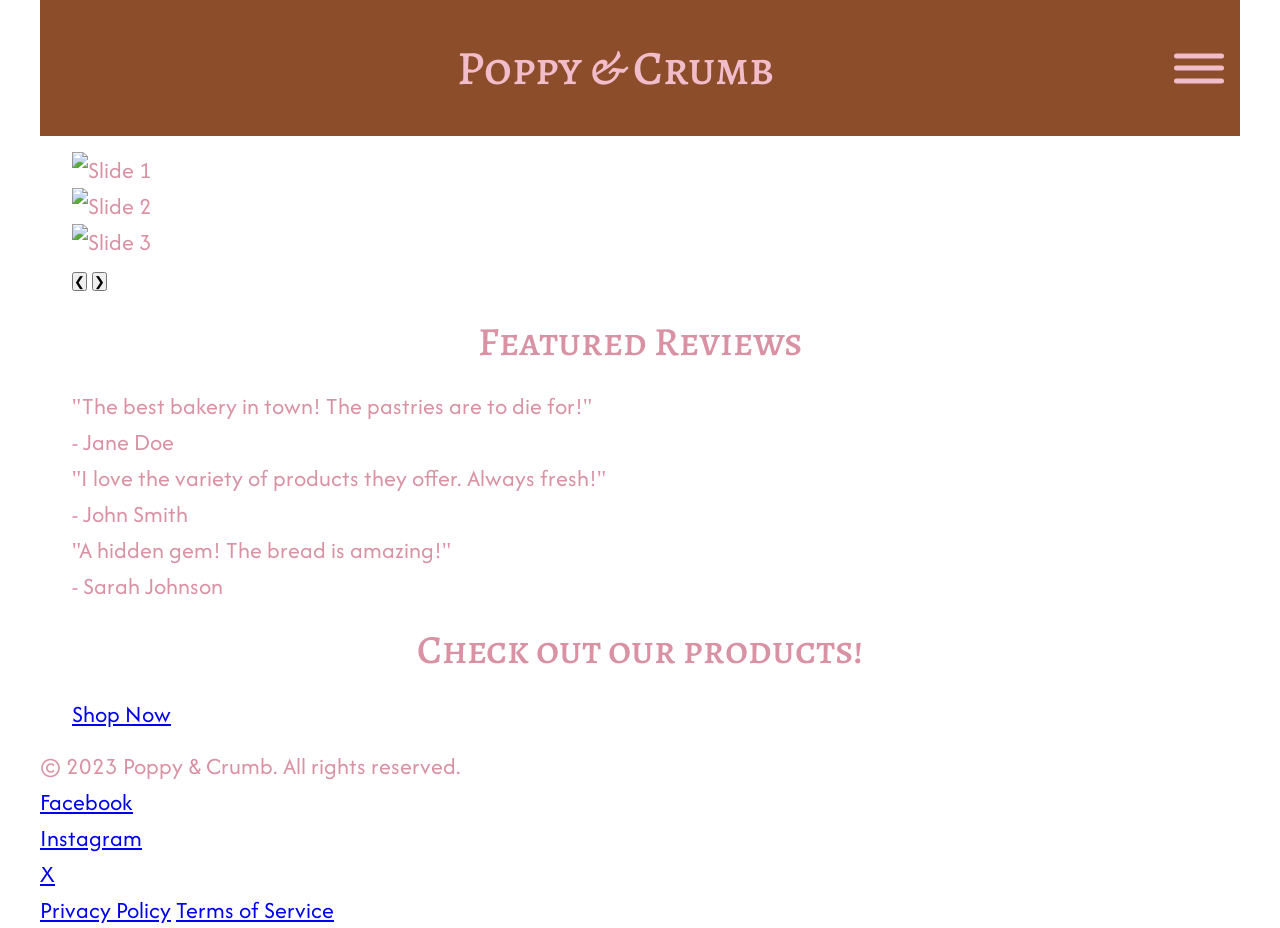
==== Index.html @ 5efec859 "Product list started Product list started.  CSS Styles incorporated." ====
<!DOCTYPE html>
<html lang="en">

<head>
  <meta charset="UTF-8" />
  <meta name="viewport" content="width=device-width, initial-scale=1.0" />
  <title>Poppy & Crumb Home</title>
  <meta name="robots" content="index,follow" />
  <!-- style -->
  <link rel="stylesheet" href="/styles.css" />
  <!-- Javascript -->
  <script src="/scripts.js" async></script>
</head>

<body>
  <header>
    <div class="div off-screen-menu">
      <ul>
        <li><a href="#">Home</a></li>
        <li><a href="/product.html">Products</a></li>
        <li><a href="/checkout.html">About</a></li>
      </ul>
    </div>
    <nav>
      <h1 id="title">Poppy & Crumb</h1>
      <div class="ham-menu">
        <span></span>
        <span></span>
        <span></span>
      </div>
    </nav>
  </header>
  <main>
    <section>
      <!-- Image Carousel -->
      <div class="carousel-container">
        <div class="carousel-slide">
          <img src="/images/slide1.jpg" alt="Slide 1" />
        </div>
        <div class="carousel-slide">
          <img src="/images/slide2.jpg" alt="Slide 2" />
        </div>
        <div class="carousel-slide">
          <img src="/images/slide3.jpg" alt="Slide 3" />
        </div>
      </div>
      <div class="carousel-controls">
        <button class="prev" onclick="prevSlide()">&#10094;</button>
        <button class="next" onclick="nextSlide()">&#10095;</button>
      </div>
      <div class="carousel-indicators">
        <span class="indicator" onclick="currentSlide(1)"></span>
        <span class="indicator" onclick="currentSlide(2)"></span>
        <span class="indicator" onclick="currentSlide(3)"></span>
      </div>
      <!-- Featured Reviews Section -->
      <section class="featured-reviews">
        <h2>Featured Reviews</h2>
        <div class="review-card">
          <p>"The best bakery in town! The pastries are to die for!"</p>
          <p>- Jane Doe</p>
        </div>
        <div class="review-card">
          <p>"I love the variety of products they offer. Always fresh!"</p>
          <p>- John Smith</p>
        </div>
        <div class="review-card">
          <p>"A hidden gem! The bread is amazing!"</p>
          <p>- Sarah Johnson</p>
        </div>
      </section>
      <!-- product link button -->
      <section class="product-link">
        <h2>Check out our products!</h2>
        <a href="/product.html" class="button">Shop Now</a>
      </section>
  </main>
  <footer>
    <div class="footer-content">
      <p>&copy; 2023 Poppy & Crumb. All rights reserved.</p>
      <ul class="social-media">
        <li><a href="#">Facebook</a></li>
        <li><a href="#">Instagram</a></li>
        <li><a href="#">X</a></li>
      </ul>
    </div>
    <div class="footer-links">
      <a href="#">Privacy Policy</a>
      <a href="#">Terms of Service</a>
    </div>
  </footer>
</body>

</html>
---- styles.css ----
@import url("https://fonts.googleapis.com/css2?family=Alegreya+SC:ital,wght@0,400;0,500;1,400;1,500&display=swap");

@import url("https://fonts.googleapis.com/css2?family=Afacad:ital,wght@0,400..700;1,400..700&family=Alegreya+SC:ital,wght@0,400;0,500;1,400;1,500&display=swap");
/* http://meyerweb.com/eric/tools/css/reset/ 
   v2.0 | 20110126
   License: none (public domain)
*/

html,
body,
div,
span,
applet,
object,
iframe,
h1,
h2,
h3,
h4,
h5,
h6,
p,
blockquote,
pre,
a,
abbr,
acronym,
address,
big,
cite,
code,
del,
dfn,
em,
img,
ins,
kbd,
q,
s,
samp,
small,
strike,
strong,
sub,
sup,
tt,
var,
b,
u,
i,
center,
dl,
dt,
dd,
ol,
ul,
li,
fieldset,
form,
label,
legend,
table,
caption,
tbody,
tfoot,
thead,
tr,
th,
td,
article,
aside,
canvas,
details,
embed,
figure,
figcaption,
footer,
header,
hgroup,
menu,
nav,
output,
ruby,
section,
summary,
time,
mark,
audio,
video {
    margin: 0;
    padding: 0;
    border: 0;
    font-size: 100%;
    font: inherit;
    vertical-align: baseline;
}
/* HTML5 display-role reset for older browsers */
article,
aside,
details,
figcaption,
figure,
footer,
header,
hgroup,
menu,
nav,
section {
    display: block;
}
body {
    line-height: 1;
}
ol,
ul {
    list-style: none;
}
blockquote,
q {
    quotes: none;
}
blockquote:before,
blockquote:after,
q:before,
q:after {
    content: "";
    content: none;
}
table {
    border-collapse: collapse;
    border-spacing: 0;
}
:root {
    --dark-pink: #d991a4;
    --light-pink: #f2bdcb;
    --tan: #d9a273;
    --light-brown: #8c4d2a;
    --dark-brown: #400d01;
    --white: #ffffff;
    --black: #000000;
}
/* Custome CSS */
* {
	box-sizing: border-box;
	margin: 0;
	padding: 0;
}

/* Main */
body {
    font-family: "afacad", sans-serif;
    background-color: var(--white);
    color: var(--dark-pink);
    font-size: 1.5rem;
    line-height: 1.5;
    margin: 0 auto;
    max-width: 1200px;
}

main{
    padding: 1rem 2rem;
}
.title{
    position: relative;
    width: 50%;
}

h1,
h2,
h3,
h4,
h5,
h6 {
    font-family: "Alegreya SC", serif;
    font-weight: 500;
    color: var(--dark-pink);
    text-align: center;
    margin: 1rem 0;
}

h1 {
    flex: auto;
    font-size: 3rem;
    color: var(--light-pink);
}

h2 {
    font-size: 2.5rem;
}
h3 {
    font-size: 2rem;
}
h4 {
    font-size: 1.5rem;
}
h5 {
    font-size: 1.2rem;
}

/* offscreen menu */
.off-screen-menu {
    color: var(--light-pink);
    background-color: var(--light-brown);
    height: 100vh;
    width: 100%;
    max-width: 450px;
    position: fixed;
    top: 0;
    right: -450px;
    display: flex;
    justify-content: center;
    align-items: center;
    text-align: center;
    font-size: 3rem;
    transition: 0.3s ease;
}

.off-screen-menu.active {
    right: 0;
}

nav {
    color: var(--light-pink);
    padding: 1rem;
    display: flex;
    align-items: center;
    background-color: var(--light-brown);
}

.off-screen-menu a {
    color: var(--light-pink);
    text-decoration: none;
}
.off-screen-menu li:hover {
    /* padding: .5rem; */
    color: var(--dark-pink);
    text-decoration: underline;
    transform: scale(1.1);
    transition: 0.3s ease;
}

.ham-menu {
    height: 50px;
    width: 50px;
    margin-left: auto;
    position: relative;
}

.ham-menu span {
    height: 5px;
    width: 100%;
    background-color: var(--light-pink);
    border-radius: 25px;
    position: absolute;
    top: 50%;
    left: 50%;
    transform: translate(-50%, -50%);
    transition: 0.3s ease;
}
.ham-menu span:nth-child(1) {
    top: 25%;
}

.ham-menu span:nth-child(3) {
    top: 75%;
}

.ham-menu.active span:nth-child(1) {
    top: 50%;
    transform: translate(-50%, -50%) rotate(45deg);
}

.ham-menu.ham-menu.active span:nth-child(2) {
    opacity: 0;
}
.ham-menu.active span:nth-child(3) {
    top: 50%;
    transform: translate(-50%, -50%) rotate(-45deg);
}

/* main content */

/*Product List  */
.product-list {
    display: grid;
    grid-template-columns: repeat(auto-fit, minmax(300px, 1fr));
    gap: 2rem;
    margin: 2rem 0;
}
.product-list .product-card {
    background-color: var(--light-brown);
    border-radius: 10px;
    padding: 1rem;
    text-align: center;
    transition: 0.3s ease;
}
 
.product-list .product-card:hover {
    transform: scale(1.05);
    box-shadow: 0 0 10px var(--dark-pink);
}
.product-list .product-card img {
    width: 100%;
    height: auto;
    border-radius: 10px;
    margin-bottom: 1rem;
}

.product-list .product-card h3 {
    font-size: 1.5rem;
    margin-bottom: 1rem;
}
.product-list .product-card p {
    font-size: 1.2rem;
    margin-bottom: 1rem;
}

.product-list .product-card button {
    background-color: var(--dark-pink);
    color: var(--white);
    border: none;
    padding: 1rem 2rem;
    border-radius: 5px;
    font-size: 1.2rem;
    cursor: pointer;
    transition: 0.3s ease;
}
.product-list .product-card button:hover {
    background-color: var(--light-pink);
    color: var(--dark-brown);
    transform: scale(1.05);
    box-shadow: 0 0 10px var(--dark-pink);
}
.product-list .product-card button:active {
    transform: scale(0.95);
    box-shadow: 0 0 5px var(--dark-pink);
}
.product-list .product-card button:focus {
    outline: none;
    box-shadow: 0 0 10px var(--dark-pink);
}
.product-list .product-card button:disabled {
    background-color: var(--dark-brown);
    color: var(--white);
    cursor: not-allowed;
    box-shadow: none;
}
.product-list .product-card button:disabled:hover {
    background-color: var(--dark-brown);
    color: var(--white);
    transform: none;
    box-shadow: none;
}
.product-list .product-card button:disabled:active {
    transform: none;
    box-shadow: none;
}
.product-list .product-card button:disabled:focus {
    outline: none;
    box-shadow: none;
}
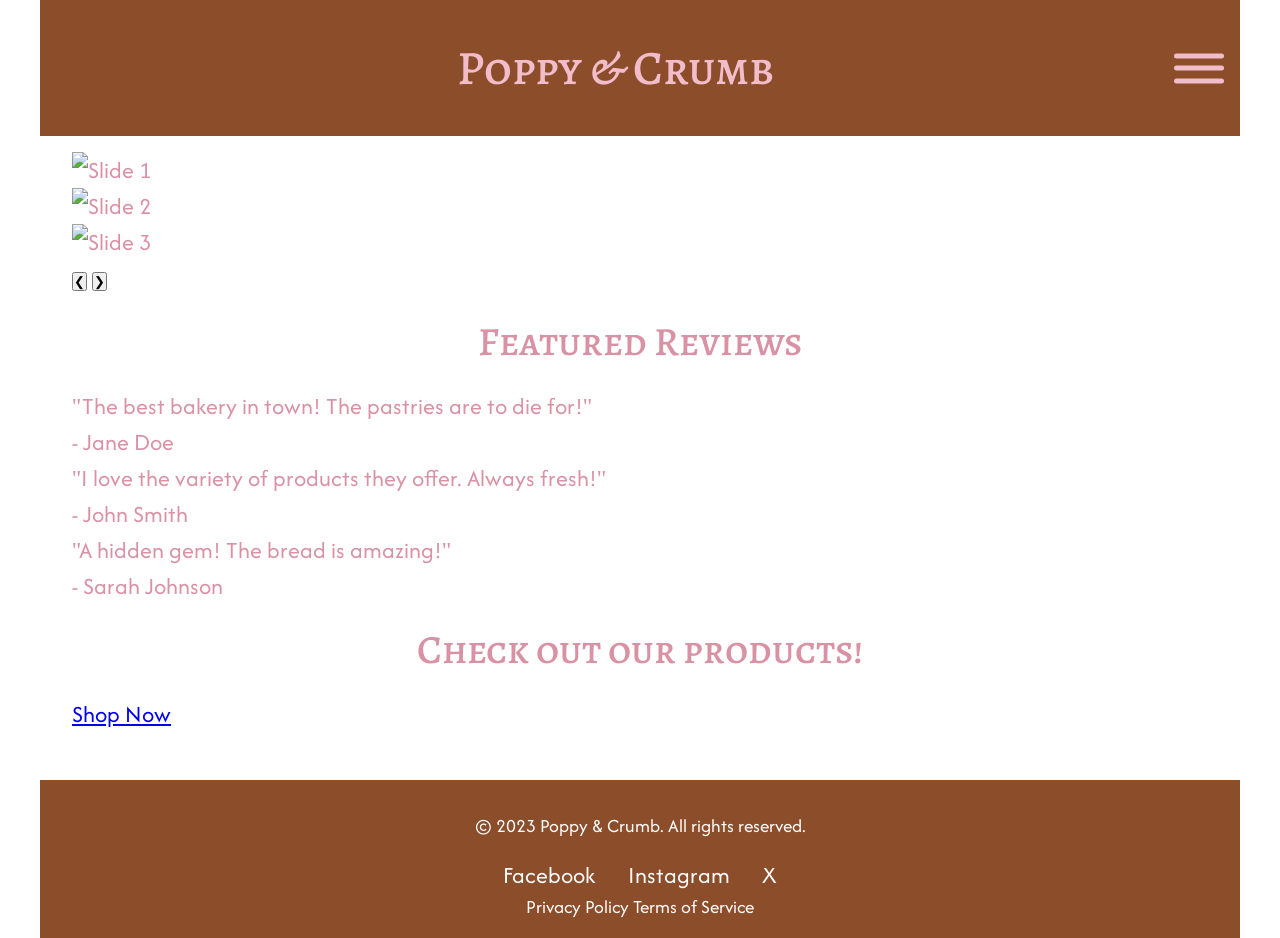
==== commit b3da6291: "added image folder" ====
--- a/Index.html
+++ b/Index.html
@@ -9,7 +9,7 @@
   <!-- style -->
   <link rel="stylesheet" href="/styles.css" />
   <!-- Javascript -->
-  <script src="/scripts.js" async></script>
+  <script src="/app.js" async></script>
 </head>
 
 <body>
--- a/styles.css
+++ b/styles.css
@@ -146,6 +146,45 @@
 	padding: 0;
 }
 
+/* Dark Mode */
+@media (prefers-color-scheme: dark) {
+    body {
+        background-color: var(--dark-brown);
+        color: var(--white);
+    }
+    .off-screen-menu {
+        background-color: var(--dark-brown);
+        color: var(--light-pink);
+    }
+    nav {
+        background-color: var(--dark-brown);
+        color: var(--light-pink);
+    }
+    footer {
+        background-color: var(--dark-brown);
+        color: var(--white);
+    }
+}
+/* Light Mode */
+@media (prefers-color-scheme: light) {
+    body {
+        background-color: var(--white);
+        color: var(--dark-pink);
+    }
+    .off-screen-menu {
+        background-color: var(--light-brown);
+        color: var(--light-pink);
+    }
+    nav {
+        background-color: var(--light-brown);
+        color: var(--light-pink);
+    }
+    footer {
+        background-color: var(--light-brown);
+        color: var(--white);
+    }
+}
+
 /* Main */
 body {
     font-family: "afacad", sans-serif;
@@ -359,3 +398,110 @@
     outline: none;
     box-shadow: none;
 }
+
+
+
+
+
+/* Footer */
+footer {
+    background-color: var(--light-brown);
+    color: var(--white);
+    padding: 1rem;
+    text-align: center;
+    margin-top: 2rem;
+    font-size: 1.2rem;
+}
+footer a {
+    color: var(--white);
+    text-decoration: none;
+    transition: 0.3s ease;
+}  
+footer a:hover {
+    color: var(--dark-pink);
+    text-decoration: underline;
+    transform: scale(1.1);
+    transition: 0.3s ease;
+}
+footer a:active {
+    transform: scale(0.95);
+    box-shadow: 0 0 5px var(--dark-pink);
+}
+footer a:focus {
+    outline: none;
+    box-shadow: 0 0 10px var(--dark-pink);
+}
+footer a:disabled {
+    background-color: var(--dark-brown);
+    color: var(--white);
+    cursor: not-allowed;
+    box-shadow: none;
+}
+footer a:disabled:hover {
+    background-color: var(--dark-brown);
+    color: var(--white);
+    transform: none;
+    box-shadow: none;
+}
+footer a:disabled:active {
+    transform: none;
+    box-shadow: none;
+}
+footer a:disabled:focus {
+    outline: none;
+    box-shadow: none;
+}
+footer p {
+    margin: 1rem 0;
+}
+footer ul {
+    list-style: none;
+    padding: 0;
+    margin: 0;
+    display: flex;
+    justify-content: center;
+    align-items: center;
+}
+footer ul li {
+    margin: 0 1rem;
+}
+footer ul li a {
+    color: var(--white);
+    text-decoration: none;
+    font-size: 1.5rem;
+    transition: 0.3s ease;
+}
+footer ul li a:hover {
+    color: var(--dark-pink);
+    text-decoration: underline;
+    transform: scale(1.1);
+    transition: 0.3s ease;
+}
+footer ul li a:active {
+    transform: scale(0.95);
+    box-shadow: 0 0 5px var(--dark-pink);
+}
+footer ul li a:focus {
+    outline: none;
+    box-shadow: 0 0 10px var(--dark-pink);
+}
+footer ul li a:disabled {
+    background-color: var(--dark-brown);
+    color: var(--white);
+    cursor: not-allowed;
+    box-shadow: none;
+}
+footer ul li a:disabled:hover {
+    background-color: var(--dark-brown);
+    color: var(--white);
+    transform: none;
+    box-shadow: none;
+}
+footer ul li a:disabled:active {
+    transform: none;
+    box-shadow: none;
+}
+footer ul li a:disabled:focus {
+    outline: none;
+    box-shadow: none;
+}
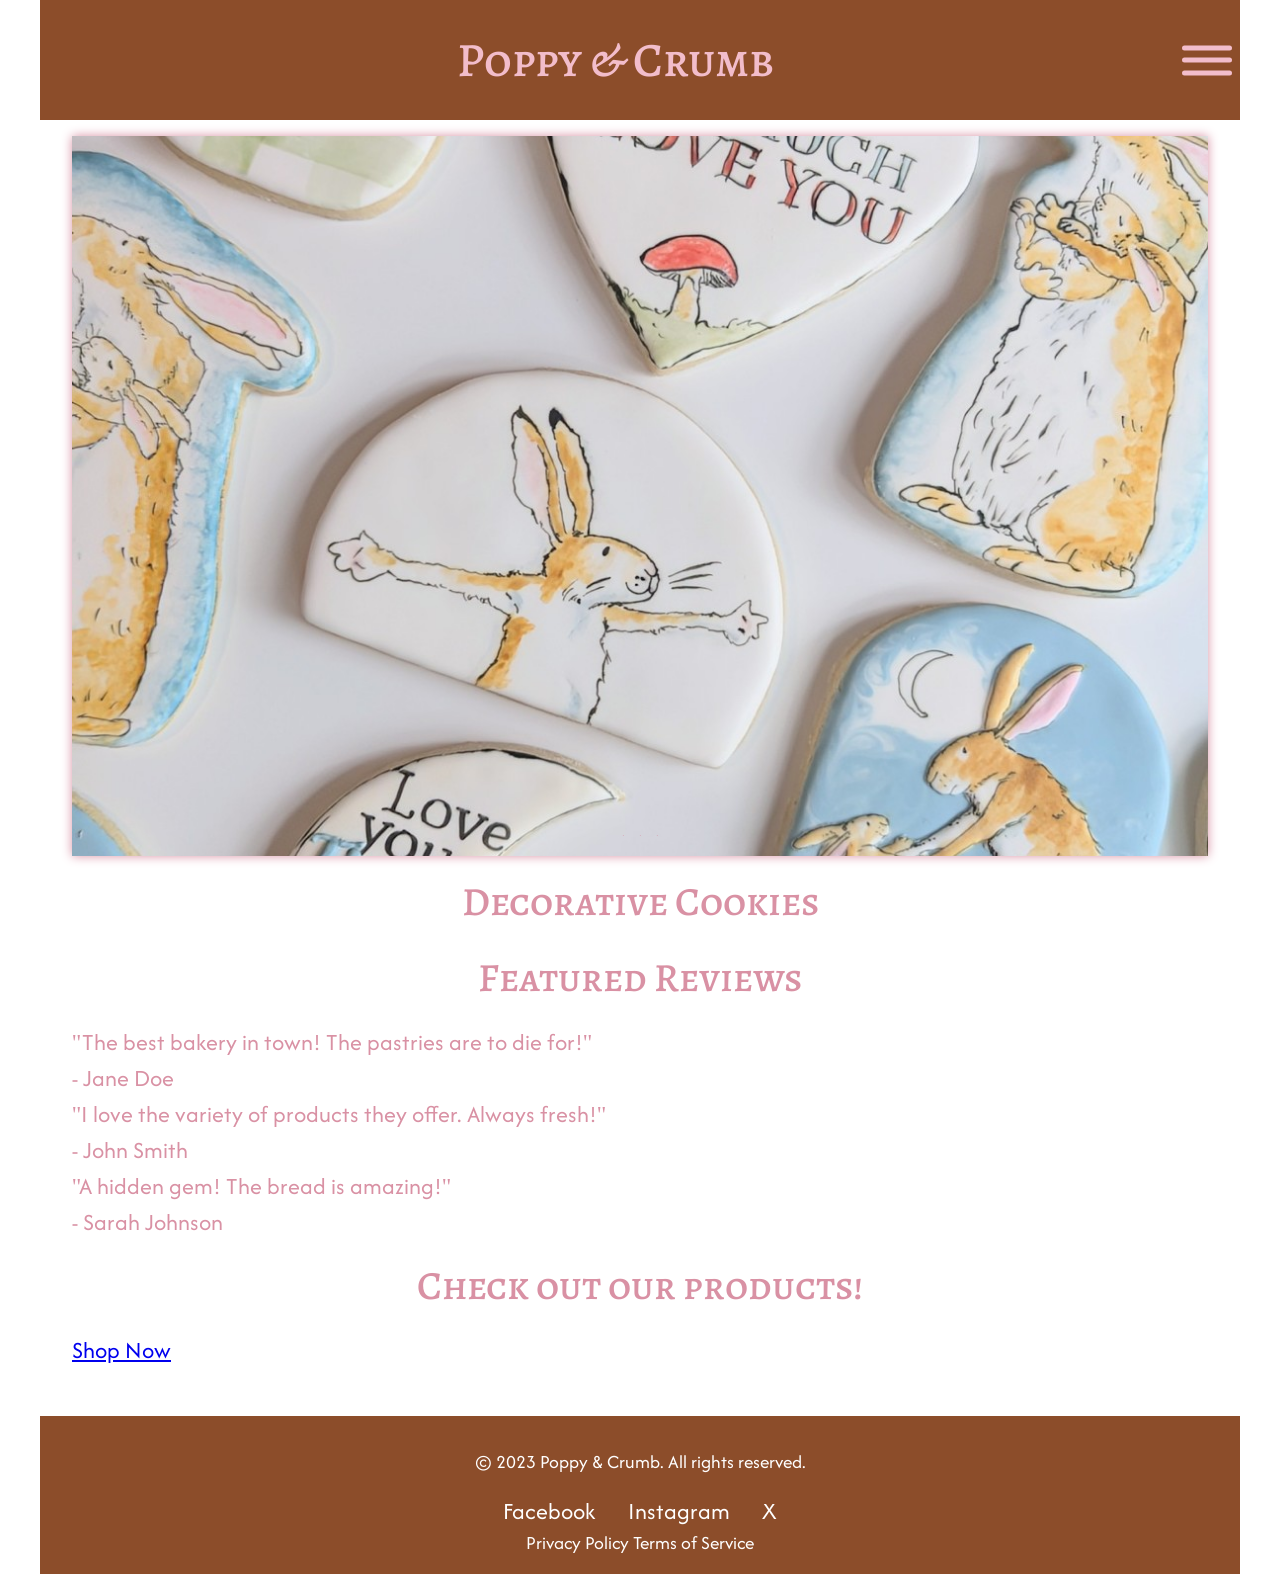
==== commit d106ff34: "Image Slider Added image Slider w/ CSS" ====
--- a/Index.html
+++ b/Index.html
@@ -3,13 +3,18 @@
 
 <head>
   <meta charset="UTF-8" />
+  <meta http-equiv="X-UA-Compatible" content="IE=edge" />
   <meta name="viewport" content="width=device-width, initial-scale=1.0" />
+  <meta name="description" content="Poppy & Crumb Bakery - Freshly baked goods and custom cookies." />
+  <meta name="keywords" content="bakery, cookies, pastries, desserts" />
   <title>Poppy & Crumb Home</title>
   <meta name="robots" content="index,follow" />
+
   <!-- style -->
   <link rel="stylesheet" href="/styles.css" />
   <!-- Javascript -->
   <script src="/app.js" async></script>
+
 </head>
 
 <body>
@@ -31,49 +36,43 @@
     </nav>
   </header>
   <main>
-    <section>
-      <!-- Image Carousel -->
-      <div class="carousel-container">
-        <div class="carousel-slide">
-          <img src="/images/slide1.jpg" alt="Slide 1" />
+    <!-- Image slider -->
+    <section class="container-slider">
+      <div class="slider-wrapper">
+        <div class="slider">
+          <img id="slider-1" src="/images/946009026603619868.JPG" alt="">
+          <img id="slider-2" src="/images/896400281161390931.JPG" alt="">
+          <img id="slider-3" src="/images/6989436663748022450.JPG" alt="">
         </div>
-        <div class="carousel-slide">
-          <img src="/images/slide2.jpg" alt="Slide 2" />
-        </div>
-        <div class="carousel-slide">
-          <img src="/images/slide3.jpg" alt="Slide 3" />
+        <div class="slider-nav">
+          <a href="#slider-1"></a>
+          <a href="#slider-2"></a>
+          <a href="#slider-3"></a>
         </div>
       </div>
-      <div class="carousel-controls">
-        <button class="prev" onclick="prevSlide()">&#10094;</button>
-        <button class="next" onclick="nextSlide()">&#10095;</button>
+    </section>
+    <h2>Decorative Cookies</h2>
+    <!-- Featured Reviews Section -->
+    <section class="featured-reviews">
+      <h2>Featured Reviews</h2>
+      <div class="review-card">
+        <p>"The best bakery in town! The pastries are to die for!"</p>
+        <p>- Jane Doe</p>
       </div>
-      <div class="carousel-indicators">
-        <span class="indicator" onclick="currentSlide(1)"></span>
-        <span class="indicator" onclick="currentSlide(2)"></span>
-        <span class="indicator" onclick="currentSlide(3)"></span>
+      <div class="review-card">
+        <p>"I love the variety of products they offer. Always fresh!"</p>
+        <p>- John Smith</p>
       </div>
-      <!-- Featured Reviews Section -->
-      <section class="featured-reviews">
-        <h2>Featured Reviews</h2>
-        <div class="review-card">
-          <p>"The best bakery in town! The pastries are to die for!"</p>
-          <p>- Jane Doe</p>
-        </div>
-        <div class="review-card">
-          <p>"I love the variety of products they offer. Always fresh!"</p>
-          <p>- John Smith</p>
-        </div>
-        <div class="review-card">
-          <p>"A hidden gem! The bread is amazing!"</p>
-          <p>- Sarah Johnson</p>
-        </div>
-      </section>
-      <!-- product link button -->
-      <section class="product-link">
-        <h2>Check out our products!</h2>
-        <a href="/product.html" class="button">Shop Now</a>
-      </section>
+      <div class="review-card">
+        <p>"A hidden gem! The bread is amazing!"</p>
+        <p>- Sarah Johnson</p>
+      </div>
+    </section>
+    <!-- product link button -->
+    <section class="product-link">
+      <h2>Check out our products!</h2>
+      <a href="/product.html" class="button">Shop Now</a>
+    </section>
   </main>
   <footer>
     <div class="footer-content">
--- a/styles.css
+++ b/styles.css
@@ -94,6 +94,7 @@
     font: inherit;
     vertical-align: baseline;
 }
+
 /* HTML5 display-role reset for older browsers */
 article,
 aside,
@@ -108,17 +109,21 @@
 section {
     display: block;
 }
+
 body {
     line-height: 1;
 }
+
 ol,
 ul {
     list-style: none;
 }
+
 blockquote,
 q {
     quotes: none;
 }
+
 blockquote:before,
 blockquote:after,
 q:before,
@@ -126,10 +131,12 @@
     content: "";
     content: none;
 }
+
 table {
     border-collapse: collapse;
     border-spacing: 0;
 }
+
 :root {
     --dark-pink: #d991a4;
     --light-pink: #f2bdcb;
@@ -139,11 +146,12 @@
     --white: #ffffff;
     --black: #000000;
 }
-/* Custome CSS */
+
+/* Custom CSS */
 * {
-	box-sizing: border-box;
-	margin: 0;
-	padding: 0;
+    box-sizing: border-box;
+    margin: 0;
+    padding: 0;
 }
 
 /* Dark Mode */
@@ -152,33 +160,40 @@
         background-color: var(--dark-brown);
         color: var(--white);
     }
+
     .off-screen-menu {
         background-color: var(--dark-brown);
         color: var(--light-pink);
     }
+
     nav {
         background-color: var(--dark-brown);
         color: var(--light-pink);
     }
+
     footer {
         background-color: var(--dark-brown);
         color: var(--white);
     }
 }
+
 /* Light Mode */
 @media (prefers-color-scheme: light) {
     body {
         background-color: var(--white);
         color: var(--dark-pink);
     }
+
     .off-screen-menu {
         background-color: var(--light-brown);
         color: var(--light-pink);
     }
+
     nav {
         background-color: var(--light-brown);
         color: var(--light-pink);
     }
+
     footer {
         background-color: var(--light-brown);
         color: var(--white);
@@ -187,7 +202,7 @@
 
 /* Main */
 body {
-    font-family: "afacad", sans-serif;
+    font-family: "Afacad", sans-serif;
     background-color: var(--white);
     color: var(--dark-pink);
     font-size: 1.5rem;
@@ -196,10 +211,11 @@
     max-width: 1200px;
 }
 
-main{
+main {
     padding: 1rem 2rem;
 }
-.title{
+
+.title {
     position: relative;
     width: 50%;
 }
@@ -226,12 +242,15 @@
 h2 {
     font-size: 2.5rem;
 }
+
 h3 {
     font-size: 2rem;
 }
+
 h4 {
     font-size: 1.5rem;
 }
+
 h5 {
     font-size: 1.2rem;
 }
@@ -256,11 +275,12 @@
 
 .off-screen-menu.active {
     right: 0;
+    z-index: 1000;
 }
 
 nav {
     color: var(--light-pink);
-    padding: 1rem;
+    padding: .5rem;
     display: flex;
     align-items: center;
     background-color: var(--light-brown);
@@ -270,6 +290,7 @@
     color: var(--light-pink);
     text-decoration: none;
 }
+
 .off-screen-menu li:hover {
     /* padding: .5rem; */
     color: var(--dark-pink);
@@ -296,6 +317,7 @@
     transform: translate(-50%, -50%);
     transition: 0.3s ease;
 }
+
 .ham-menu span:nth-child(1) {
     top: 25%;
 }
@@ -312,12 +334,60 @@
 .ham-menu.ham-menu.active span:nth-child(2) {
     opacity: 0;
 }
+
 .ham-menu.active span:nth-child(3) {
     top: 50%;
     transform: translate(-50%, -50%) rotate(-45deg);
 }
 
-/* main content */
+/* Image Slider */
+
+.slider-wrapper {
+    position: relative;
+    max-width: 100vw;
+    margin: 0 auto;
+
+}
+
+.slider {
+    display: flex;
+    width: 100%;
+    object-fit: fill;
+    height: 80vh;
+    overflow-x: auto;
+    scroll-snap-type: x mandatory;
+    scroll-behavior: smooth;
+    box-shadow: 0 0 10px var(--dark-pink);
+}
+
+.slider img {
+    flex:1 0 100%;
+    scroll-snap-align: start;
+    object-fit: cover;
+}
+
+.slider-nav {
+    display: flex;
+    column-gap: 1rem;
+    position: absolute;
+    bottom: 1.25rem;
+    left: 50%;
+    transform: translateX(-50%);
+    z-index: 1;
+}
+
+.slider-nav a {
+    width: .05rem;
+    height: .05rem;
+    border-radius: 50%;
+    background-color: var(--dark-pink);
+    opacity: 0.75;   
+    transition: opacity ease 250ms;
+}
+
+.slider-nav a:hover {
+    opacity: 1;
+}
 
 /*Product List  */
 .product-list {
@@ -326,6 +396,7 @@
     gap: 2rem;
     margin: 2rem 0;
 }
+
 .product-list .product-card {
     background-color: var(--light-brown);
     border-radius: 10px;
@@ -333,11 +404,12 @@
     text-align: center;
     transition: 0.3s ease;
 }
- 
+
 .product-list .product-card:hover {
     transform: scale(1.05);
     box-shadow: 0 0 10px var(--dark-pink);
 }
+
 .product-list .product-card img {
     width: 100%;
     height: auto;
@@ -349,6 +421,7 @@
     font-size: 1.5rem;
     margin-bottom: 1rem;
 }
+
 .product-list .product-card p {
     font-size: 1.2rem;
     margin-bottom: 1rem;
@@ -364,36 +437,43 @@
     cursor: pointer;
     transition: 0.3s ease;
 }
+
 .product-list .product-card button:hover {
     background-color: var(--light-pink);
     color: var(--dark-brown);
     transform: scale(1.05);
     box-shadow: 0 0 10px var(--dark-pink);
 }
+
 .product-list .product-card button:active {
     transform: scale(0.95);
     box-shadow: 0 0 5px var(--dark-pink);
 }
+
 .product-list .product-card button:focus {
     outline: none;
     box-shadow: 0 0 10px var(--dark-pink);
 }
+
 .product-list .product-card button:disabled {
     background-color: var(--dark-brown);
     color: var(--white);
     cursor: not-allowed;
     box-shadow: none;
 }
+
 .product-list .product-card button:disabled:hover {
     background-color: var(--dark-brown);
     color: var(--white);
     transform: none;
     box-shadow: none;
 }
+
 .product-list .product-card button:disabled:active {
     transform: none;
     box-shadow: none;
 }
+
 .product-list .product-card button:disabled:focus {
     outline: none;
     box-shadow: none;
@@ -412,48 +492,58 @@
     margin-top: 2rem;
     font-size: 1.2rem;
 }
+
 footer a {
     color: var(--white);
     text-decoration: none;
     transition: 0.3s ease;
-}  
+}
+
 footer a:hover {
     color: var(--dark-pink);
     text-decoration: underline;
     transform: scale(1.1);
     transition: 0.3s ease;
 }
+
 footer a:active {
     transform: scale(0.95);
     box-shadow: 0 0 5px var(--dark-pink);
 }
+
 footer a:focus {
     outline: none;
     box-shadow: 0 0 10px var(--dark-pink);
 }
+
 footer a:disabled {
     background-color: var(--dark-brown);
     color: var(--white);
     cursor: not-allowed;
     box-shadow: none;
 }
+
 footer a:disabled:hover {
     background-color: var(--dark-brown);
     color: var(--white);
     transform: none;
     box-shadow: none;
 }
+
 footer a:disabled:active {
     transform: none;
     box-shadow: none;
 }
+
 footer a:disabled:focus {
     outline: none;
     box-shadow: none;
 }
+
 footer p {
     margin: 1rem 0;
 }
+
 footer ul {
     list-style: none;
     padding: 0;
@@ -462,46 +552,55 @@
     justify-content: center;
     align-items: center;
 }
+
 footer ul li {
     margin: 0 1rem;
 }
+
 footer ul li a {
     color: var(--white);
     text-decoration: none;
     font-size: 1.5rem;
     transition: 0.3s ease;
 }
+
 footer ul li a:hover {
     color: var(--dark-pink);
     text-decoration: underline;
     transform: scale(1.1);
     transition: 0.3s ease;
 }
+
 footer ul li a:active {
     transform: scale(0.95);
     box-shadow: 0 0 5px var(--dark-pink);
 }
+
 footer ul li a:focus {
     outline: none;
     box-shadow: 0 0 10px var(--dark-pink);
 }
+
 footer ul li a:disabled {
     background-color: var(--dark-brown);
     color: var(--white);
     cursor: not-allowed;
     box-shadow: none;
 }
+
 footer ul li a:disabled:hover {
     background-color: var(--dark-brown);
     color: var(--white);
     transform: none;
     box-shadow: none;
 }
+
 footer ul li a:disabled:active {
     transform: none;
     box-shadow: none;
 }
+
 footer ul li a:disabled:focus {
     outline: none;
     box-shadow: none;
-}
+}
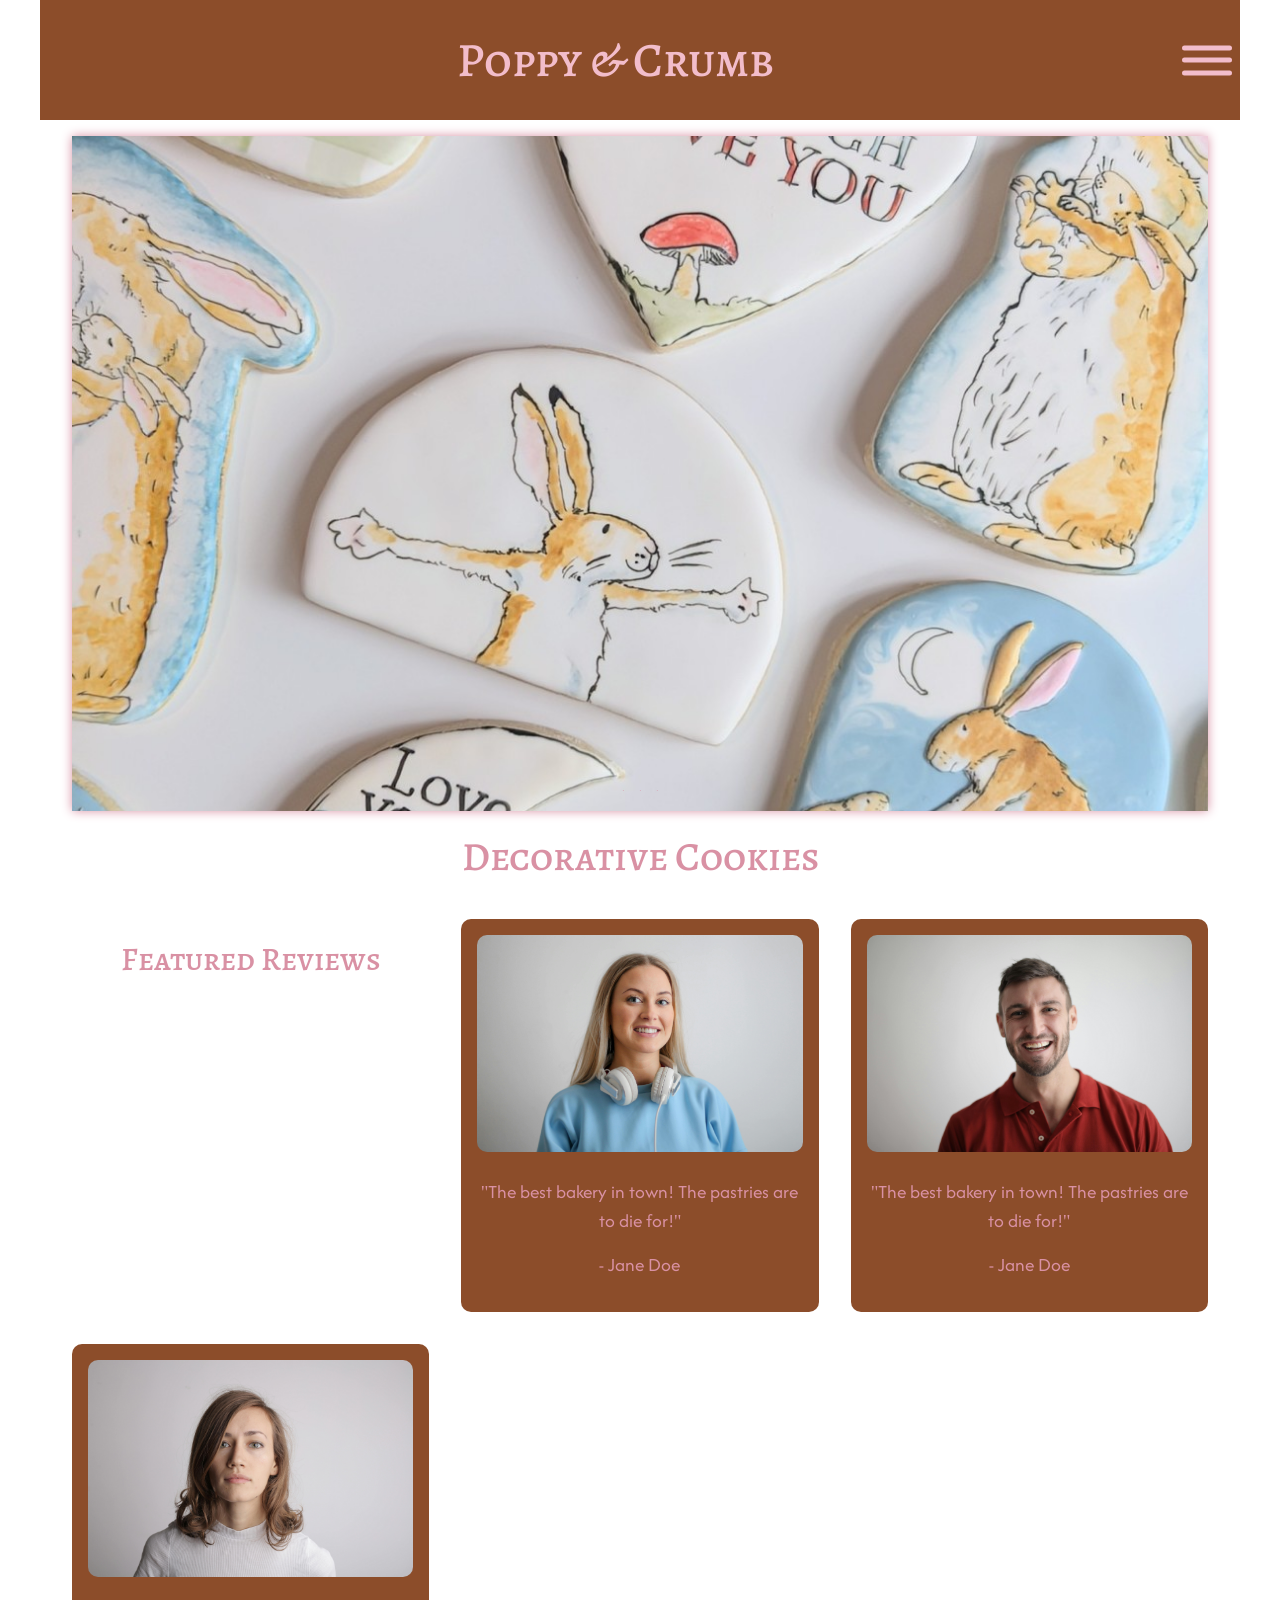
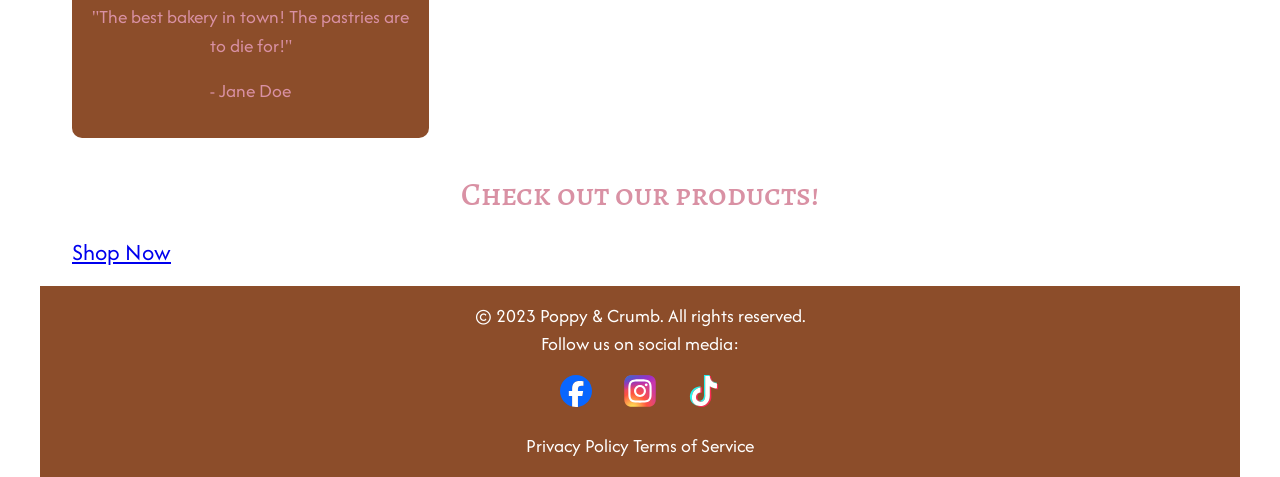
==== commit 3e5aa32f: "Social Link SVG added. CSS and links added.  Grabbing food." ====
--- a/Index.html
+++ b/Index.html
@@ -54,39 +54,113 @@
     <h2>Decorative Cookies</h2>
     <!-- Featured Reviews Section -->
     <section class="featured-reviews">
-      <h2>Featured Reviews</h2>
-      <div class="review-card">
-        <p>"The best bakery in town! The pastries are to die for!"</p>
-        <p>- Jane Doe</p>
-      </div>
-      <div class="review-card">
-        <p>"I love the variety of products they offer. Always fresh!"</p>
-        <p>- John Smith</p>
-      </div>
-      <div class="review-card">
-        <p>"A hidden gem! The bread is amazing!"</p>
-        <p>- Sarah Johnson</p>
-      </div>
+      <h3>Featured Reviews</h2>
+        <div class="review-card">
+          <img src="/images/User1.jpg" alt="Featured Review" class="review-image" />
+          <div class="review-content">
+            <p>"The best bakery in town! The pastries are to die for!"</p>
+            <p>- Jane Doe</p>
+          </div>
+        </div>
+        <div class="review-card">
+          <img src="/images/User2.jpg" alt="Featured Review" class="review-image" />
+          <div class="review-content">
+            <p>"The best bakery in town! The pastries are to die for!"</p>
+            <p>- Jane Doe</p>
+          </div>
+        </div>
+        <div class="review-card">
+          <img src="/images/User3.jpg" alt="Featured Review" class="review-image" />
+          <div class="review-content">
+            <p>"The best bakery in town! The pastries are to die for!"</p>
+            <p>- Jane Doe</p>
+          </div>
+        </div>
     </section>
     <!-- product link button -->
     <section class="product-link">
-      <h2>Check out our products!</h2>
-      <a href="/product.html" class="button">Shop Now</a>
+      <h3>Check out our products!</h2>
+        <a href="/product.html" class="button">Shop Now</a>
     </section>
   </main>
   <footer>
     <div class="footer-content">
       <p>&copy; 2023 Poppy & Crumb. All rights reserved.</p>
-      <ul class="social-media">
-        <li><a href="#">Facebook</a></li>
-        <li><a href="#">Instagram</a></li>
-        <li><a href="#">X</a></li>
-      </ul>
-    </div>
-    <div class="footer-links">
-      <a href="#">Privacy Policy</a>
-      <a href="#">Terms of Service</a>
-    </div>
+      <p>Follow us on social media:</p>
+      <!-- Socials -->
+      <section class="social-media">
+        <ul class="social-media-links">
+          <!-- Facebook -->
+          <li>
+            <svg xmlns="http://www.w3.org/2000/svg" shape-rendering="geometricPrecision"
+              text-rendering="geometricPrecision" image-rendering="optimizeQuality" fill-rule="evenodd"
+              clip-rule="evenodd" viewBox="0 0 509 509">
+              <a href="https://www.facebook.com/poppyandcrumb/" target="_blank" rel="noopener noreferrer">
+                <g fill-rule="nonzero">
+                  <path fill="#0866FF"
+                    d="M509 254.5C509 113.94 395.06 0 254.5 0S0 113.94 0 254.5C0 373.86 82.17 474 193.02 501.51V332.27h-52.48V254.5h52.48v-33.51c0-86.63 39.2-126.78 124.24-126.78 16.13 0 43.95 3.17 55.33 6.33v70.5c-6.01-.63-16.44-.95-29.4-.95-41.73 0-57.86 15.81-57.86 56.91v27.5h83.13l-14.28 77.77h-68.85v174.87C411.35 491.92 509 384.62 509 254.5z" />
+                  <path fill="#fff"
+                    d="M354.18 332.27l14.28-77.77h-83.13V227c0-41.1 16.13-56.91 57.86-56.91 12.96 0 23.39.32 29.4.95v-70.5c-11.38-3.16-39.2-6.33-55.33-6.33-85.04 0-124.24 40.16-124.24 126.78v33.51h-52.48v77.77h52.48v169.24c19.69 4.88 40.28 7.49 61.48 7.49 10.44 0 20.72-.64 30.83-1.86V332.27h68.85z" />
+                </g>
+              </a>
+            </svg>
+          </li>
+          <!-- Instagram -->
+          <li><svg xmlns="http://www.w3.org/2000/svg" xmlns:xlink="http://www.w3.org/1999/xlink"
+              viewBox="0 0 132.004 132">
+              <defs>
+                <linearGradient id="b">
+                  <stop offset="0" stop-color="#3771c8" />
+                  <stop stop-color="#3771c8" offset=".128" />
+                  <stop offset="1" stop-color="#60f" stop-opacity="0" />
+                </linearGradient>
+                <linearGradient id="a">
+                  <stop offset="0" stop-color="#fd5" />
+                  <stop offset=".1" stop-color="#fd5" />
+                  <stop offset=".5" stop-color="#ff543e" />
+                  <stop offset="1" stop-color="#c837ab" />
+                </linearGradient>
+                <radialGradient id="c" cx="158.429" cy="578.088" r="65" xlink:href="#a" gradientUnits="userSpaceOnUse"
+                  gradientTransform="matrix(0 -1.98198 1.8439 0 -1031.402 454.004)" fx="158.429" fy="578.088" />
+                <radialGradient id="d" cx="147.694" cy="473.455" r="65" xlink:href="#b" gradientUnits="userSpaceOnUse"
+                  gradientTransform="matrix(.17394 .86872 -3.5818 .71718 1648.348 -458.493)" fx="147.694"
+                  fy="473.455" />
+              </defs>
+              <a href="https://www.instagram.com/poppyandcrumb/" target="_blank" rel="noopener noreferrer">
+                <path fill="url(#c)"
+                  d="M65.03 0C37.888 0 29.95.028 28.407.156c-5.57.463-9.036 1.34-12.812 3.22-2.91 1.445-5.205 3.12-7.47 5.468C4 13.126 1.5 18.394.595 24.656c-.44 3.04-.568 3.66-.594 19.188-.01 5.176 0 11.988 0 21.125 0 27.12.03 35.05.16 36.59.45 5.42 1.3 8.83 3.1 12.56 3.44 7.14 10.01 12.5 17.75 14.5 2.68.69 5.64 1.07 9.44 1.25 1.61.07 18.02.12 34.44.12 16.42 0 32.84-.02 34.41-.1 4.4-.207 6.955-.55 9.78-1.28 7.79-2.01 14.24-7.29 17.75-14.53 1.765-3.64 2.66-7.18 3.065-12.317.088-1.12.125-18.977.125-36.81 0-17.836-.04-35.66-.128-36.78-.41-5.22-1.305-8.73-3.127-12.44-1.495-3.037-3.155-5.305-5.565-7.624C116.9 4 111.64 1.5 105.372.596 102.335.157 101.73.027 86.19 0H65.03z"
+                  transform="translate(1.004 1)" />
+                <path fill="url(#d)"
+                  d="M65.03 0C37.888 0 29.95.028 28.407.156c-5.57.463-9.036 1.34-12.812 3.22-2.91 1.445-5.205 3.12-7.47 5.468C4 13.126 1.5 18.394.595 24.656c-.44 3.04-.568 3.66-.594 19.188-.01 5.176 0 11.988 0 21.125 0 27.12.03 35.05.16 36.59.45 5.42 1.3 8.83 3.1 12.56 3.44 7.14 10.01 12.5 17.75 14.5 2.68.69 5.64 1.07 9.44 1.25 1.61.07 18.02.12 34.44.12 16.42 0 32.84-.02 34.41-.1 4.4-.207 6.955-.55 9.78-1.28 7.79-2.01 14.24-7.29 17.75-14.53 1.765-3.64 2.66-7.18 3.065-12.317.088-1.12.125-18.977.125-36.81 0-17.836-.04-35.66-.128-36.78-.41-5.22-1.305-8.73-3.127-12.44-1.495-3.037-3.155-5.305-5.565-7.624C116.9 4 111.64 1.5 105.372.596 102.335.157 101.73.027 86.19 0H65.03z"
+                  transform="translate(1.004 1)" />
+                <path fill="#fff"
+                  d="M66.004 18c-13.036 0-14.672.057-19.792.29-5.11.234-8.598 1.043-11.65 2.23-3.157 1.226-5.835 2.866-8.503 5.535-2.67 2.668-4.31 5.346-5.54 8.502-1.19 3.053-2 6.542-2.23 11.65C18.06 51.327 18 52.964 18 66s.058 14.667.29 19.787c.235 5.11 1.044 8.598 2.23 11.65 1.227 3.157 2.867 5.835 5.536 8.503 2.667 2.67 5.345 4.314 8.5 5.54 3.054 1.187 6.543 1.996 11.652 2.23 5.12.233 6.755.29 19.79.29 13.037 0 14.668-.057 19.788-.29 5.11-.234 8.602-1.043 11.656-2.23 3.156-1.226 5.83-2.87 8.497-5.54 2.67-2.668 4.31-5.346 5.54-8.502 1.18-3.053 1.99-6.542 2.23-11.65.23-5.12.29-6.752.29-19.788 0-13.036-.06-14.672-.29-19.792-.24-5.11-1.05-8.598-2.23-11.65-1.23-3.157-2.87-5.835-5.54-8.503-2.67-2.67-5.34-4.31-8.5-5.535-3.06-1.187-6.55-1.996-11.66-2.23-5.12-.233-6.75-.29-19.79-.29zm-4.306 8.65c1.278-.002 2.704 0 4.306 0 12.816 0 14.335.046 19.396.276 4.68.214 7.22.996 8.912 1.653 2.24.87 3.837 1.91 5.516 3.59 1.68 1.68 2.72 3.28 3.592 5.52.657 1.69 1.44 4.23 1.653 8.91.23 5.06.28 6.58.28 19.39s-.05 14.33-.28 19.39c-.214 4.68-.996 7.22-1.653 8.91-.87 2.24-1.912 3.835-3.592 5.514-1.68 1.68-3.275 2.72-5.516 3.59-1.69.66-4.232 1.44-8.912 1.654-5.06.23-6.58.28-19.396.28-12.817 0-14.336-.05-19.396-.28-4.68-.216-7.22-.998-8.913-1.655-2.24-.87-3.84-1.91-5.52-3.59-1.68-1.68-2.72-3.276-3.592-5.517-.657-1.69-1.44-4.23-1.653-8.91-.23-5.06-.276-6.58-.276-19.398s.046-14.33.276-19.39c.214-4.68.996-7.22 1.653-8.912.87-2.24 1.912-3.84 3.592-5.52 1.68-1.68 3.28-2.72 5.52-3.592 1.692-.66 4.233-1.44 8.913-1.655 4.428-.2 6.144-.26 15.09-.27zm29.928 7.97c-3.18 0-5.76 2.577-5.76 5.758 0 3.18 2.58 5.76 5.76 5.76 3.18 0 5.76-2.58 5.76-5.76 0-3.18-2.58-5.76-5.76-5.76zm-25.622 6.73c-13.613 0-24.65 11.037-24.65 24.65 0 13.613 11.037 24.645 24.65 24.645C79.617 90.645 90.65 79.613 90.65 66S79.616 41.35 66.003 41.35zm0 8.65c8.836 0 16 7.163 16 16 0 8.836-7.164 16-16 16-8.837 0-16-7.164-16-16 0-8.837 7.163-16 16-16z" />
+              </a>
+            </svg>
+          </li>
+          <!-- TikTok -->
+          <li>
+            <svg xmlns="http://www.w3.org/2000/svg" viewBox="0 0 293768 333327" shape-rendering="geometricPrecision"
+              text-rendering="geometricPrecision" image-rendering="optimizeQuality" fill-rule="evenodd"
+              clip-rule="evenodd">
+              <a href="https://www.tiktok.com/@poppyandcrumb" target="_blank" rel="noopener noreferrer">
+                <path
+                  d="M204958 0c5369 45832 32829 78170 77253 81022v43471l-287 27V87593c-44424-2850-69965-30183-75333-76015l-47060-1v192819c6791 86790-60835 89368-86703 56462 30342 18977 79608 6642 73766-68039V0h58365zM78515 319644c-26591-5471-50770-21358-64969-44588-34496-56437-3401-148418 96651-157884v54345l-164 27v-40773C17274 145544 7961 245185 33650 286633c9906 15984 26169 27227 44864 33011z"
+                  fill="#26f4ee" />
+                <path
+                  d="M218434 11587c3505 29920 15609 55386 35948 70259-27522-10602-43651-34934-47791-70262l11843 3zm63489 82463c3786 804 7734 1348 11844 1611v51530c-25770 2537-48321-5946-74600-21749l4034 88251c0 28460 106 41467-15166 67648-34260 58734-95927 63376-137628 35401 54529 22502 137077-4810 136916-103049v-96320c26279 15803 48830 24286 74600 21748V94050zm-171890 37247c5390-1122 11048-1985 16998-2548v54345c-21666 3569-35427 10222-41862 22528-20267 38754 5827 69491 35017 74111-33931 5638-73721-28750-49999-74111 6434-12304 18180-18959 39846-22528v-51797zm64479-119719h1808-1808z"
+                  fill="#fb2c53" />
+                <path
+                  d="M206590 11578c5369 45832 30910 73164 75333 76015v51528c-25770 2539-48321-5945-74600-21748v96320c206 125717-135035 135283-173673 72939-25688-41449-16376-141089 76383-155862v52323c-21666 3569-33412 10224-39846 22528-39762 76035 98926 121273 89342-1225V11577l47060 1z" />
+              </a>
+            </svg>
+          </li>
+        </ul>
+      </section>
+      <div class="footer-links">
+        <a href="#">Privacy Policy</a>
+        <a href="#">Terms of Service</a>
+      </div>
   </footer>
 </body>
 
--- a/styles.css
+++ b/styles.css
@@ -352,8 +352,8 @@
 .slider {
     display: flex;
     width: 100%;
+    height: 75vh;
     object-fit: fill;
-    height: 80vh;
     overflow-x: auto;
     scroll-snap-type: x mandatory;
     scroll-behavior: smooth;
@@ -361,7 +361,7 @@
 }
 
 .slider img {
-    flex:1 0 100%;
+    flex: 1 0 100%;
     scroll-snap-align: start;
     object-fit: cover;
 }
@@ -381,13 +381,52 @@
     height: .05rem;
     border-radius: 50%;
     background-color: var(--dark-pink);
-    opacity: 0.75;   
+    opacity: 0.75;
     transition: opacity ease 250ms;
 }
 
 .slider-nav a:hover {
     opacity: 1;
 }
+
+/* Featured Review Cards */
+.featured-reviews {
+    display: grid;
+    grid-template-columns: repeat(auto-fit, minmax(300px, 1fr));
+    gap: 2rem;
+    margin: 2rem 0;
+}
+
+.featured-reviews .review-card {
+    background-color: var(--light-brown);
+    border-radius: 10px;
+    padding: 1rem;
+    text-align: center;
+    transition: 0.3s ease;
+}
+.featured-reviews .review-card:hover {
+    transform: scale(1.05);
+    box-shadow: 0 0 10px var(--dark-pink);
+}
+
+.featured-reviews .review-card img {
+    width: 100%;
+    height: auto;
+    border-radius: 10px;
+    margin-bottom: 1rem;
+}
+.featured-reviews .review-card h3 {
+    font-size: 1.5rem;
+    margin-bottom: 1rem;
+}  
+
+.featured-reviews .review-card p {
+    font-size: 1.2rem;
+    margin-bottom: 1rem;
+}
+
+
+
 
 /*Product List  */
 .product-list {
@@ -479,7 +518,20 @@
     box-shadow: none;
 }
 
-
+/* Social Media SVG Links */
+.social-media-links {
+    display: flex;
+    justify-content: center;
+    align-items: center;
+    margin: 1rem 0;
+}
+.social-media-links a {
+    margin: 0 1rem;
+    text-decoration: none;
+    color: var(--dark-pink);
+    font-size: 2rem;
+    transition: 0.3s ease;
+}
 
 
 
@@ -489,118 +541,59 @@
     color: var(--white);
     padding: 1rem;
     text-align: center;
-    margin-top: 2rem;
     font-size: 1.2rem;
-}
-
+    position: relative;
+    bottom: 0;
+    width: 100%;
+}
+footer svg {
+    width: 2rem;
+    height: 2rem;
+    margin: 0 1rem;
+    fill: var(--white);
+    transition: 0.3s ease;
+}
+footer svg:hover {
+    fill: var(--dark-pink);
+    transform: scale(1.1);
+}   
 footer a {
     color: var(--white);
     text-decoration: none;
     transition: 0.3s ease;
 }
-
 footer a:hover {
     color: var(--dark-pink);
     text-decoration: underline;
     transform: scale(1.1);
     transition: 0.3s ease;
 }
-
 footer a:active {
     transform: scale(0.95);
-    box-shadow: 0 0 5px var(--dark-pink);
-}
-
+    transition: 0.3s ease;
+}
 footer a:focus {
     outline: none;
     box-shadow: 0 0 10px var(--dark-pink);
-}
-
-footer a:disabled {
-    background-color: var(--dark-brown);
-    color: var(--white);
-    cursor: not-allowed;
-    box-shadow: none;
-}
-
-footer a:disabled:hover {
-    background-color: var(--dark-brown);
-    color: var(--white);
-    transform: none;
-    box-shadow: none;
-}
-
-footer a:disabled:active {
-    transform: none;
-    box-shadow: none;
-}
-
-footer a:disabled:focus {
-    outline: none;
-    box-shadow: none;
-}
-
-footer p {
-    margin: 1rem 0;
-}
-
-footer ul {
-    list-style: none;
-    padding: 0;
-    margin: 0;
-    display: flex;
-    justify-content: center;
-    align-items: center;
-}
-
-footer ul li {
-    margin: 0 1rem;
-}
-
-footer ul li a {
+    transition: 0.3s ease;
+}
+footer a:visited {
     color: var(--white);
     text-decoration: none;
-    font-size: 1.5rem;
-    transition: 0.3s ease;
-}
-
-footer ul li a:hover {
+    transition: 0.3s ease;
+}
+footer a:visited:hover {
     color: var(--dark-pink);
     text-decoration: underline;
     transform: scale(1.1);
     transition: 0.3s ease;
 }
-
-footer ul li a:active {
+footer a:visited:active {
     transform: scale(0.95);
-    box-shadow: 0 0 5px var(--dark-pink);
-}
-
-footer ul li a:focus {
+    transition: 0.3s ease;
+}
+footer a:visited:focus {
     outline: none;
     box-shadow: 0 0 10px var(--dark-pink);
-}
-
-footer ul li a:disabled {
-    background-color: var(--dark-brown);
-    color: var(--white);
-    cursor: not-allowed;
-    box-shadow: none;
-}
-
-footer ul li a:disabled:hover {
-    background-color: var(--dark-brown);
-    color: var(--white);
-    transform: none;
-    box-shadow: none;
-}
-
-footer ul li a:disabled:active {
-    transform: none;
-    box-shadow: none;
-}
-
-footer ul li a:disabled:focus {
-    outline: none;
-    box-shadow: none;
-}+    transition: 0.3s ease;
+}
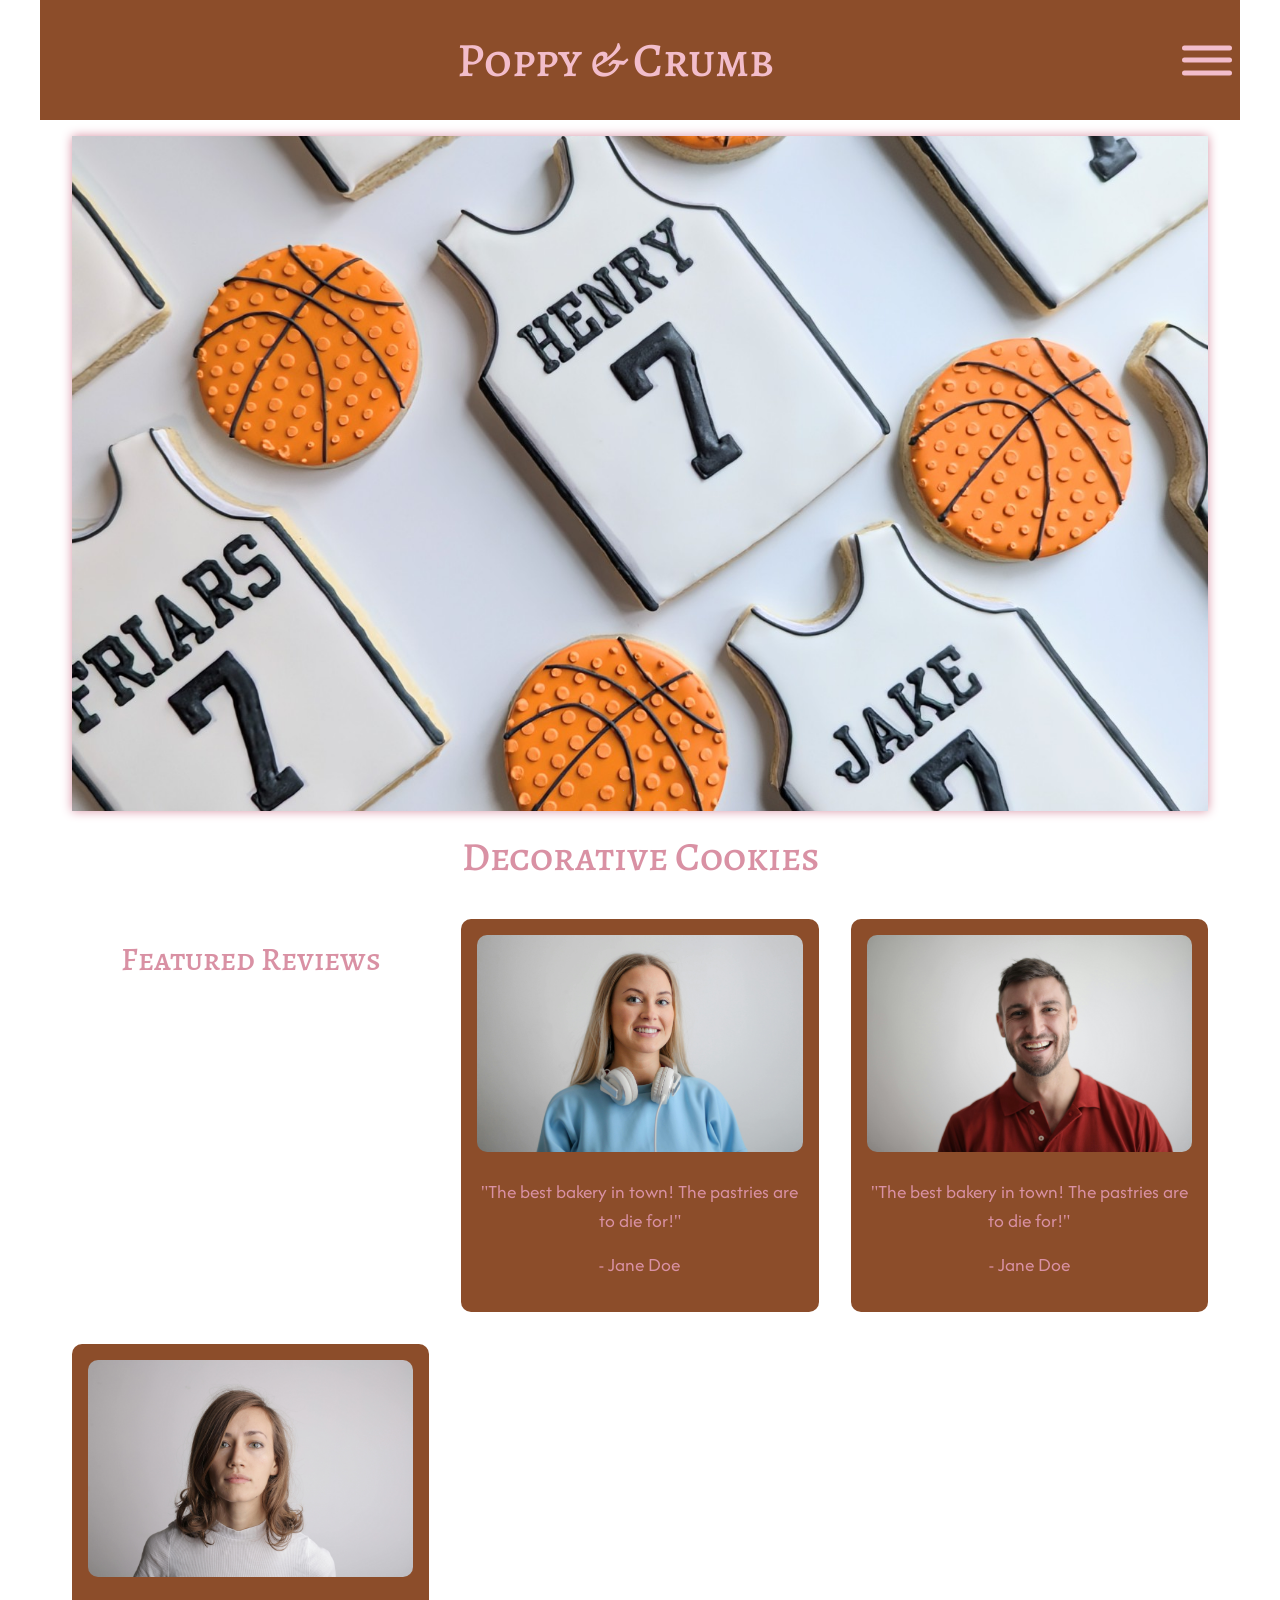
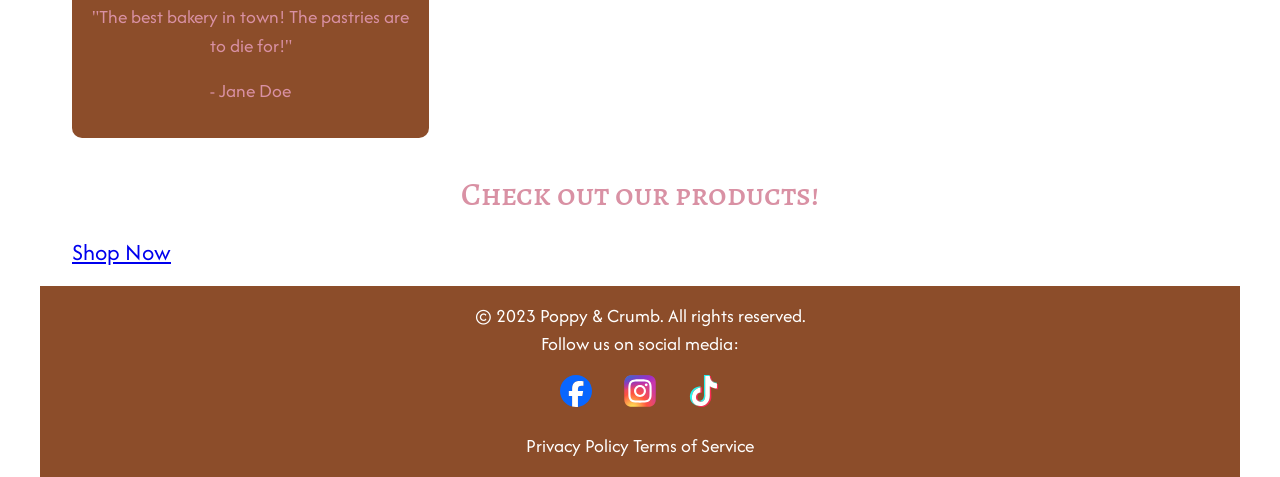
==== commit f8a04479: "JS Product Objects" ====
--- a/Index.html
+++ b/Index.html
@@ -3,18 +3,17 @@
 
 <head>
   <meta charset="UTF-8" />
-  <meta http-equiv="X-UA-Compatible" content="IE=edge" />
   <meta name="viewport" content="width=device-width, initial-scale=1.0" />
-  <meta name="description" content="Poppy & Crumb Bakery - Freshly baked goods and custom cookies." />
-  <meta name="keywords" content="bakery, cookies, pastries, desserts" />
+  <meta http-equiv="X-UA-Compatible" content="IE=edge,chrome=1">
   <title>Poppy & Crumb Home</title>
   <meta name="robots" content="index,follow" />
-
+  <meta name="description" content="Poppy & Crumb - Custom Cookies for Every Occasion" />
+  <meta name="keywords" content="cookies, custom cookies, baked goods, desserts" />
+  
   <!-- style -->
-  <link rel="stylesheet" href="/styles.css" />
+  <link rel="stylesheet" href="styles.css" />
   <!-- Javascript -->
-  <script src="/app.js" async></script>
-
+  <script src="app.js" async></script>
 </head>
 
 <body>
@@ -40,9 +39,9 @@
     <section class="container-slider">
       <div class="slider-wrapper">
         <div class="slider">
-          <img id="slider-1" src="/images/946009026603619868.JPG" alt="">
-          <img id="slider-2" src="/images/896400281161390931.JPG" alt="">
-          <img id="slider-3" src="/images/6989436663748022450.JPG" alt="">
+          <img id="slider-1" src="/images/Basketball.JPG" alt="">
+          <img id="slider-2" src="/images/Birthday.JPG" alt="">
+          <img id="slider-3" src="/images/Bridal.JPG" alt="">
         </div>
         <div class="slider-nav">
           <a href="#slider-1"></a>
--- a/styles.css
+++ b/styles.css
@@ -440,8 +440,15 @@
     background-color: var(--light-brown);
     border-radius: 10px;
     padding: 1rem;
+    margin-bottom:1rem; 
     text-align: center;
     transition: 0.3s ease;
+}
+
+.product-list li{
+    list-style: none;
+    margin: auto;
+    padding:1rem;
 }
 
 .product-list .product-card:hover {
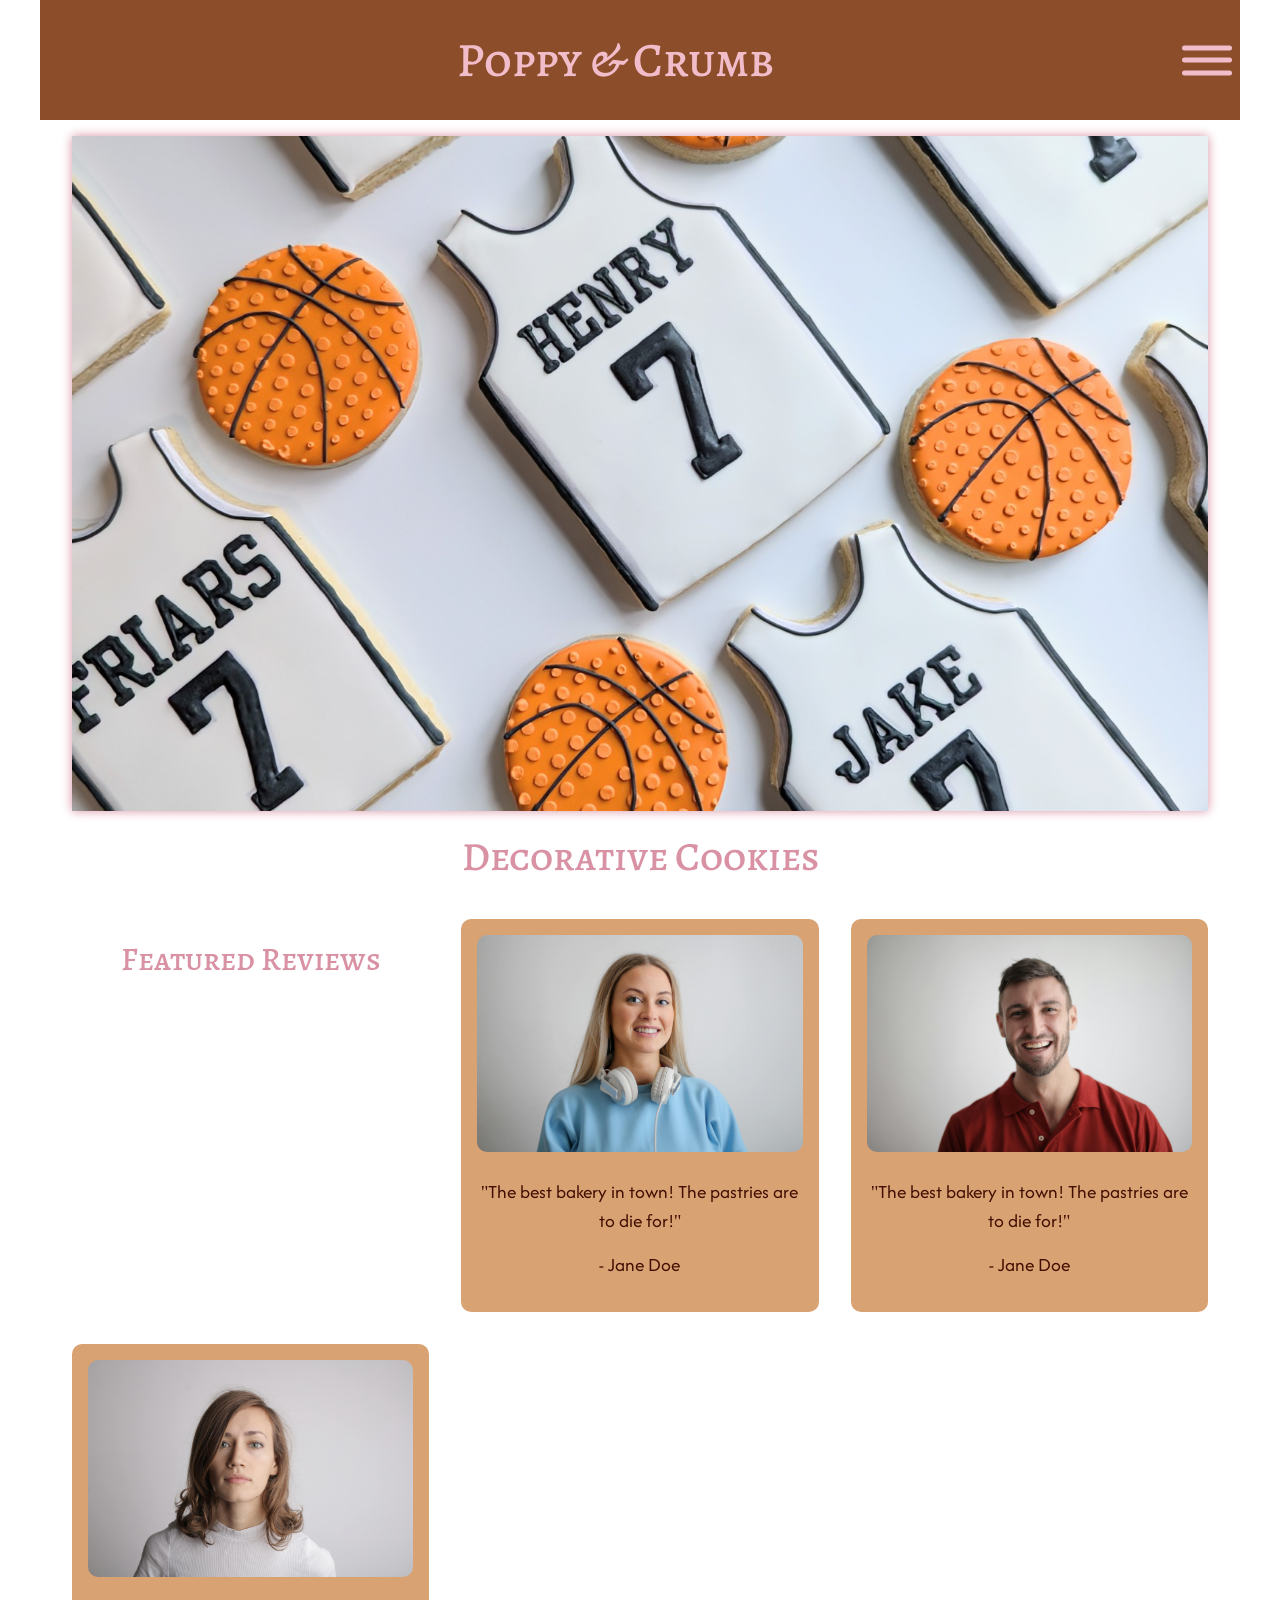
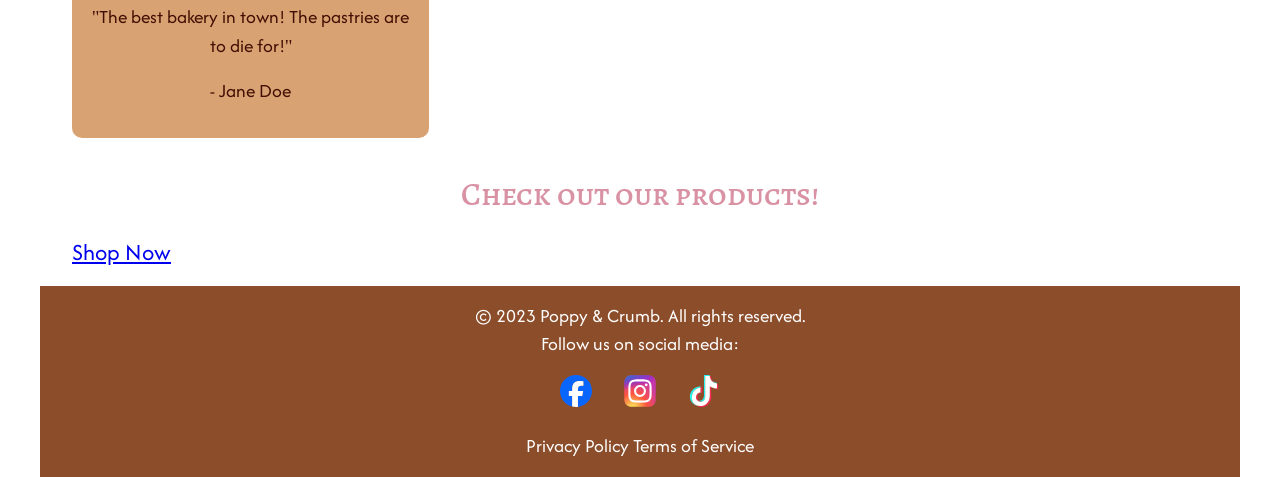
==== commit e095fee0: "Cleaned up products and home page. Scrapped Cart.  Objects aren't adding to array or local storage" ====
--- a/Index.html
+++ b/Index.html
@@ -18,7 +18,7 @@
 
 <body>
   <header>
-    <div class="div off-screen-menu">
+    <div class="off-screen-menu">
       <ul>
         <li><a href="#">Home</a></li>
         <li><a href="/product.html">Products</a></li>
--- a/styles.css
+++ b/styles.css
@@ -398,7 +398,8 @@
 }
 
 .featured-reviews .review-card {
-    background-color: var(--light-brown);
+    color: var(--dark-brown);
+    background-color: var(--tan);
     border-radius: 10px;
     padding: 1rem;
     text-align: center;
@@ -440,7 +441,7 @@
     background-color: var(--light-brown);
     border-radius: 10px;
     padding: 1rem;
-    margin-bottom:1rem; 
+    margin-bottom:2rem; 
     text-align: center;
     transition: 0.3s ease;
 }
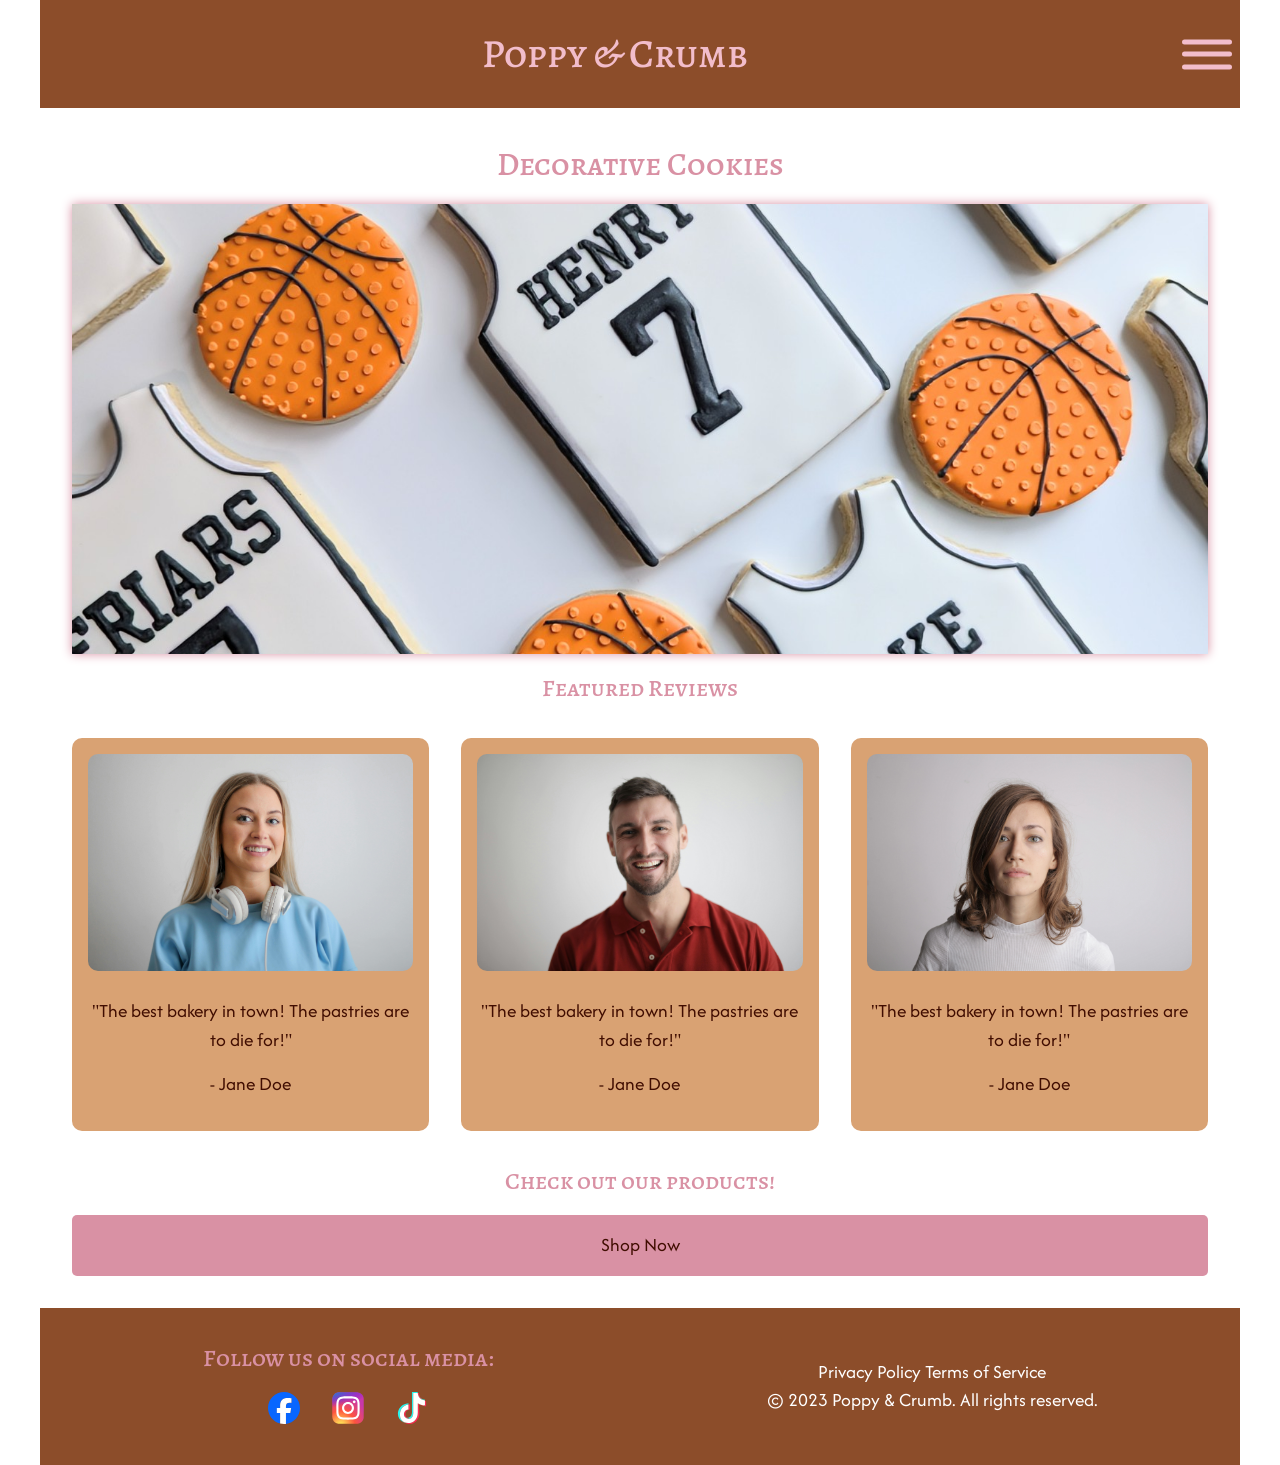
==== commit 8e1307c6: "CSS Media for tablets" ====
--- a/Index.html
+++ b/Index.html
@@ -4,12 +4,12 @@
 <head>
   <meta charset="UTF-8" />
   <meta name="viewport" content="width=device-width, initial-scale=1.0" />
-  <meta http-equiv="X-UA-Compatible" content="IE=edge,chrome=1">
+  <meta http-equiv="X-UA-Compatible" content="IE=edge">
   <title>Poppy & Crumb Home</title>
   <meta name="robots" content="index,follow" />
   <meta name="description" content="Poppy & Crumb - Custom Cookies for Every Occasion" />
   <meta name="keywords" content="cookies, custom cookies, baked goods, desserts" />
-  
+
   <!-- style -->
   <link rel="stylesheet" href="styles.css" />
   <!-- Javascript -->
@@ -22,7 +22,7 @@
       <ul>
         <li><a href="#">Home</a></li>
         <li><a href="/product.html">Products</a></li>
-        <li><a href="/checkout.html">About</a></li>
+        <li><a href="/checkout.html">Checkout</a></li>
       </ul>
     </div>
     <nav>
@@ -37,6 +37,7 @@
   <main>
     <!-- Image slider -->
     <section class="container-slider">
+      <h2>Decorative Cookies</h2>
       <div class="slider-wrapper">
         <div class="slider">
           <img id="slider-1" src="/images/Basketball.JPG" alt="">
@@ -50,117 +51,122 @@
         </div>
       </div>
     </section>
-    <h2>Decorative Cookies</h2>
+
     <!-- Featured Reviews Section -->
-    <section class="featured-reviews">
-      <h3>Featured Reviews</h2>
-        <div class="review-card">
-          <img src="/images/User1.jpg" alt="Featured Review" class="review-image" />
-          <div class="review-content">
-            <p>"The best bakery in town! The pastries are to die for!"</p>
-            <p>- Jane Doe</p>
-          </div>
+    <h3>Featured Reviews</h3>
+    <div class="featured-reviews">
+      <div class="review-card">
+        <img src="/images/User1.jpg" alt="Featured Review" class="review-image" />
+        <div class="review-content">
+          <p>"The best bakery in town! The pastries are to die for!"</p>
+          <p>- Jane Doe</p>
         </div>
-        <div class="review-card">
-          <img src="/images/User2.jpg" alt="Featured Review" class="review-image" />
-          <div class="review-content">
-            <p>"The best bakery in town! The pastries are to die for!"</p>
-            <p>- Jane Doe</p>
-          </div>
+      </div>
+      <div class="review-card">
+        <img src="/images/User2.jpg" alt="Featured Review" class="review-image" />
+        <div class="review-content">
+          <p>"The best bakery in town! The pastries are to die for!"</p>
+          <p>- Jane Doe</p>
         </div>
-        <div class="review-card">
-          <img src="/images/User3.jpg" alt="Featured Review" class="review-image" />
-          <div class="review-content">
-            <p>"The best bakery in town! The pastries are to die for!"</p>
-            <p>- Jane Doe</p>
-          </div>
+      </div>
+      <div class="review-card">
+        <img src="/images/User3.jpg" alt="Featured Review" class="review-image" />
+        <div class="review-content">
+          <p>"The best bakery in town! The pastries are to die for!"</p>
+          <p>- Jane Doe</p>
         </div>
-    </section>
+      </div>
+    </div>
     <!-- product link button -->
     <section class="product-link">
-      <h3>Check out our products!</h2>
-        <a href="/product.html" class="button">Shop Now</a>
+      <h3>Check out our products!</h3>
+      <a href="/product.html" class="button">Shop Now</a>
     </section>
   </main>
   <footer>
     <div class="footer-content">
-      <p>&copy; 2023 Poppy & Crumb. All rights reserved.</p>
-      <p>Follow us on social media:</p>
-      <!-- Socials -->
-      <section class="social-media">
-        <ul class="social-media-links">
-          <!-- Facebook -->
-          <li>
-            <svg xmlns="http://www.w3.org/2000/svg" shape-rendering="geometricPrecision"
-              text-rendering="geometricPrecision" image-rendering="optimizeQuality" fill-rule="evenodd"
-              clip-rule="evenodd" viewBox="0 0 509 509">
-              <a href="https://www.facebook.com/poppyandcrumb/" target="_blank" rel="noopener noreferrer">
-                <g fill-rule="nonzero">
-                  <path fill="#0866FF"
-                    d="M509 254.5C509 113.94 395.06 0 254.5 0S0 113.94 0 254.5C0 373.86 82.17 474 193.02 501.51V332.27h-52.48V254.5h52.48v-33.51c0-86.63 39.2-126.78 124.24-126.78 16.13 0 43.95 3.17 55.33 6.33v70.5c-6.01-.63-16.44-.95-29.4-.95-41.73 0-57.86 15.81-57.86 56.91v27.5h83.13l-14.28 77.77h-68.85v174.87C411.35 491.92 509 384.62 509 254.5z" />
-                  <path fill="#fff"
-                    d="M354.18 332.27l14.28-77.77h-83.13V227c0-41.1 16.13-56.91 57.86-56.91 12.96 0 23.39.32 29.4.95v-70.5c-11.38-3.16-39.2-6.33-55.33-6.33-85.04 0-124.24 40.16-124.24 126.78v33.51h-52.48v77.77h52.48v169.24c19.69 4.88 40.28 7.49 61.48 7.49 10.44 0 20.72-.64 30.83-1.86V332.27h68.85z" />
-                </g>
-              </a>
-            </svg>
-          </li>
-          <!-- Instagram -->
-          <li><svg xmlns="http://www.w3.org/2000/svg" xmlns:xlink="http://www.w3.org/1999/xlink"
-              viewBox="0 0 132.004 132">
-              <defs>
-                <linearGradient id="b">
-                  <stop offset="0" stop-color="#3771c8" />
-                  <stop stop-color="#3771c8" offset=".128" />
-                  <stop offset="1" stop-color="#60f" stop-opacity="0" />
-                </linearGradient>
-                <linearGradient id="a">
-                  <stop offset="0" stop-color="#fd5" />
-                  <stop offset=".1" stop-color="#fd5" />
-                  <stop offset=".5" stop-color="#ff543e" />
-                  <stop offset="1" stop-color="#c837ab" />
-                </linearGradient>
-                <radialGradient id="c" cx="158.429" cy="578.088" r="65" xlink:href="#a" gradientUnits="userSpaceOnUse"
-                  gradientTransform="matrix(0 -1.98198 1.8439 0 -1031.402 454.004)" fx="158.429" fy="578.088" />
-                <radialGradient id="d" cx="147.694" cy="473.455" r="65" xlink:href="#b" gradientUnits="userSpaceOnUse"
-                  gradientTransform="matrix(.17394 .86872 -3.5818 .71718 1648.348 -458.493)" fx="147.694"
-                  fy="473.455" />
-              </defs>
-              <a href="https://www.instagram.com/poppyandcrumb/" target="_blank" rel="noopener noreferrer">
-                <path fill="url(#c)"
-                  d="M65.03 0C37.888 0 29.95.028 28.407.156c-5.57.463-9.036 1.34-12.812 3.22-2.91 1.445-5.205 3.12-7.47 5.468C4 13.126 1.5 18.394.595 24.656c-.44 3.04-.568 3.66-.594 19.188-.01 5.176 0 11.988 0 21.125 0 27.12.03 35.05.16 36.59.45 5.42 1.3 8.83 3.1 12.56 3.44 7.14 10.01 12.5 17.75 14.5 2.68.69 5.64 1.07 9.44 1.25 1.61.07 18.02.12 34.44.12 16.42 0 32.84-.02 34.41-.1 4.4-.207 6.955-.55 9.78-1.28 7.79-2.01 14.24-7.29 17.75-14.53 1.765-3.64 2.66-7.18 3.065-12.317.088-1.12.125-18.977.125-36.81 0-17.836-.04-35.66-.128-36.78-.41-5.22-1.305-8.73-3.127-12.44-1.495-3.037-3.155-5.305-5.565-7.624C116.9 4 111.64 1.5 105.372.596 102.335.157 101.73.027 86.19 0H65.03z"
-                  transform="translate(1.004 1)" />
-                <path fill="url(#d)"
-                  d="M65.03 0C37.888 0 29.95.028 28.407.156c-5.57.463-9.036 1.34-12.812 3.22-2.91 1.445-5.205 3.12-7.47 5.468C4 13.126 1.5 18.394.595 24.656c-.44 3.04-.568 3.66-.594 19.188-.01 5.176 0 11.988 0 21.125 0 27.12.03 35.05.16 36.59.45 5.42 1.3 8.83 3.1 12.56 3.44 7.14 10.01 12.5 17.75 14.5 2.68.69 5.64 1.07 9.44 1.25 1.61.07 18.02.12 34.44.12 16.42 0 32.84-.02 34.41-.1 4.4-.207 6.955-.55 9.78-1.28 7.79-2.01 14.24-7.29 17.75-14.53 1.765-3.64 2.66-7.18 3.065-12.317.088-1.12.125-18.977.125-36.81 0-17.836-.04-35.66-.128-36.78-.41-5.22-1.305-8.73-3.127-12.44-1.495-3.037-3.155-5.305-5.565-7.624C116.9 4 111.64 1.5 105.372.596 102.335.157 101.73.027 86.19 0H65.03z"
-                  transform="translate(1.004 1)" />
-                <path fill="#fff"
-                  d="M66.004 18c-13.036 0-14.672.057-19.792.29-5.11.234-8.598 1.043-11.65 2.23-3.157 1.226-5.835 2.866-8.503 5.535-2.67 2.668-4.31 5.346-5.54 8.502-1.19 3.053-2 6.542-2.23 11.65C18.06 51.327 18 52.964 18 66s.058 14.667.29 19.787c.235 5.11 1.044 8.598 2.23 11.65 1.227 3.157 2.867 5.835 5.536 8.503 2.667 2.67 5.345 4.314 8.5 5.54 3.054 1.187 6.543 1.996 11.652 2.23 5.12.233 6.755.29 19.79.29 13.037 0 14.668-.057 19.788-.29 5.11-.234 8.602-1.043 11.656-2.23 3.156-1.226 5.83-2.87 8.497-5.54 2.67-2.668 4.31-5.346 5.54-8.502 1.18-3.053 1.99-6.542 2.23-11.65.23-5.12.29-6.752.29-19.788 0-13.036-.06-14.672-.29-19.792-.24-5.11-1.05-8.598-2.23-11.65-1.23-3.157-2.87-5.835-5.54-8.503-2.67-2.67-5.34-4.31-8.5-5.535-3.06-1.187-6.55-1.996-11.66-2.23-5.12-.233-6.75-.29-19.79-.29zm-4.306 8.65c1.278-.002 2.704 0 4.306 0 12.816 0 14.335.046 19.396.276 4.68.214 7.22.996 8.912 1.653 2.24.87 3.837 1.91 5.516 3.59 1.68 1.68 2.72 3.28 3.592 5.52.657 1.69 1.44 4.23 1.653 8.91.23 5.06.28 6.58.28 19.39s-.05 14.33-.28 19.39c-.214 4.68-.996 7.22-1.653 8.91-.87 2.24-1.912 3.835-3.592 5.514-1.68 1.68-3.275 2.72-5.516 3.59-1.69.66-4.232 1.44-8.912 1.654-5.06.23-6.58.28-19.396.28-12.817 0-14.336-.05-19.396-.28-4.68-.216-7.22-.998-8.913-1.655-2.24-.87-3.84-1.91-5.52-3.59-1.68-1.68-2.72-3.276-3.592-5.517-.657-1.69-1.44-4.23-1.653-8.91-.23-5.06-.276-6.58-.276-19.398s.046-14.33.276-19.39c.214-4.68.996-7.22 1.653-8.912.87-2.24 1.912-3.84 3.592-5.52 1.68-1.68 3.28-2.72 5.52-3.592 1.692-.66 4.233-1.44 8.913-1.655 4.428-.2 6.144-.26 15.09-.27zm29.928 7.97c-3.18 0-5.76 2.577-5.76 5.758 0 3.18 2.58 5.76 5.76 5.76 3.18 0 5.76-2.58 5.76-5.76 0-3.18-2.58-5.76-5.76-5.76zm-25.622 6.73c-13.613 0-24.65 11.037-24.65 24.65 0 13.613 11.037 24.645 24.65 24.645C79.617 90.645 90.65 79.613 90.65 66S79.616 41.35 66.003 41.35zm0 8.65c8.836 0 16 7.163 16 16 0 8.836-7.164 16-16 16-8.837 0-16-7.164-16-16 0-8.837 7.163-16 16-16z" />
-              </a>
-            </svg>
-          </li>
-          <!-- TikTok -->
-          <li>
-            <svg xmlns="http://www.w3.org/2000/svg" viewBox="0 0 293768 333327" shape-rendering="geometricPrecision"
-              text-rendering="geometricPrecision" image-rendering="optimizeQuality" fill-rule="evenodd"
-              clip-rule="evenodd">
-              <a href="https://www.tiktok.com/@poppyandcrumb" target="_blank" rel="noopener noreferrer">
-                <path
-                  d="M204958 0c5369 45832 32829 78170 77253 81022v43471l-287 27V87593c-44424-2850-69965-30183-75333-76015l-47060-1v192819c6791 86790-60835 89368-86703 56462 30342 18977 79608 6642 73766-68039V0h58365zM78515 319644c-26591-5471-50770-21358-64969-44588-34496-56437-3401-148418 96651-157884v54345l-164 27v-40773C17274 145544 7961 245185 33650 286633c9906 15984 26169 27227 44864 33011z"
-                  fill="#26f4ee" />
-                <path
-                  d="M218434 11587c3505 29920 15609 55386 35948 70259-27522-10602-43651-34934-47791-70262l11843 3zm63489 82463c3786 804 7734 1348 11844 1611v51530c-25770 2537-48321-5946-74600-21749l4034 88251c0 28460 106 41467-15166 67648-34260 58734-95927 63376-137628 35401 54529 22502 137077-4810 136916-103049v-96320c26279 15803 48830 24286 74600 21748V94050zm-171890 37247c5390-1122 11048-1985 16998-2548v54345c-21666 3569-35427 10222-41862 22528-20267 38754 5827 69491 35017 74111-33931 5638-73721-28750-49999-74111 6434-12304 18180-18959 39846-22528v-51797zm64479-119719h1808-1808z"
-                  fill="#fb2c53" />
-                <path
-                  d="M206590 11578c5369 45832 30910 73164 75333 76015v51528c-25770 2539-48321-5945-74600-21748v96320c206 125717-135035 135283-173673 72939-25688-41449-16376-141089 76383-155862v52323c-21666 3569-33412 10224-39846 22528-39762 76035 98926 121273 89342-1225V11577l47060 1z" />
-              </a>
-            </svg>
-          </li>
-        </ul>
-      </section>
-      <div class="footer-links">
-        <a href="#">Privacy Policy</a>
-        <a href="#">Terms of Service</a>
-      </div>
-  </footer>
+        <!-- Socials -->
+        <section class="social-media">
+            <h4>Follow us on social media:</h4>
+            <ul class="social-media-links">
+                <!-- Facebook -->
+                <li>
+                    <svg xmlns="http://www.w3.org/2000/svg" shape-rendering="geometricPrecision"
+                        text-rendering="geometricPrecision" image-rendering="optimizeQuality" fill-rule="evenodd"
+                        clip-rule="evenodd" viewBox="0 0 509 509">
+                        <a href="https://www.facebook.com/poppyandcrumb/" target="_blank" rel="noopener noreferrer">
+                            <g fill-rule="nonzero">
+                                <path fill="#0866FF"
+                                    d="M509 254.5C509 113.94 395.06 0 254.5 0S0 113.94 0 254.5C0 373.86 82.17 474 193.02 501.51V332.27h-52.48V254.5h52.48v-33.51c0-86.63 39.2-126.78 124.24-126.78 16.13 0 43.95 3.17 55.33 6.33v70.5c-6.01-.63-16.44-.95-29.4-.95-41.73 0-57.86 15.81-57.86 56.91v27.5h83.13l-14.28 77.77h-68.85v174.87C411.35 491.92 509 384.62 509 254.5z" />
+                                <path fill="#fff"
+                                    d="M354.18 332.27l14.28-77.77h-83.13V227c0-41.1 16.13-56.91 57.86-56.91 12.96 0 23.39.32 29.4.95v-70.5c-11.38-3.16-39.2-6.33-55.33-6.33-85.04 0-124.24 40.16-124.24 126.78v33.51h-52.48v77.77h52.48v169.24c19.69 4.88 40.28 7.49 61.48 7.49 10.44 0 20.72-.64 30.83-1.86V332.27h68.85z" />
+                            </g>
+                        </a>
+                    </svg>
+                </li>
+                <!-- Instagram -->
+                <li><svg xmlns="http://www.w3.org/2000/svg" xmlns:xlink="http://www.w3.org/1999/xlink"
+                        viewBox="0 0 132.004 132">
+                        <defs>
+                            <linearGradient id="b">
+                                <stop offset="0" stop-color="#3771c8" />
+                                <stop stop-color="#3771c8" offset=".128" />
+                                <stop offset="1" stop-color="#60f" stop-opacity="0" />
+                            </linearGradient>
+                            <linearGradient id="a">
+                                <stop offset="0" stop-color="#fd5" />
+                                <stop offset=".1" stop-color="#fd5" />
+                                <stop offset=".5" stop-color="#ff543e" />
+                                <stop offset="1" stop-color="#c837ab" />
+                            </linearGradient>
+                            <radialGradient id="c" cx="158.429" cy="578.088" r="65" xlink:href="#a"
+                                gradientUnits="userSpaceOnUse"
+                                gradientTransform="matrix(0 -1.98198 1.8439 0 -1031.402 454.004)" fx="158.429"
+                                fy="578.088" />
+                            <radialGradient id="d" cx="147.694" cy="473.455" r="65" xlink:href="#b"
+                                gradientUnits="userSpaceOnUse"
+                                gradientTransform="matrix(.17394 .86872 -3.5818 .71718 1648.348 -458.493)"
+                                fx="147.694" fy="473.455" />
+                        </defs>
+                        <a href="https://www.instagram.com/poppyandcrumb/" target="_blank"
+                            rel="noopener noreferrer">
+                            <path fill="url(#c)"
+                                d="M65.03 0C37.888 0 29.95.028 28.407.156c-5.57.463-9.036 1.34-12.812 3.22-2.91 1.445-5.205 3.12-7.47 5.468C4 13.126 1.5 18.394.595 24.656c-.44 3.04-.568 3.66-.594 19.188-.01 5.176 0 11.988 0 21.125 0 27.12.03 35.05.16 36.59.45 5.42 1.3 8.83 3.1 12.56 3.44 7.14 10.01 12.5 17.75 14.5 2.68.69 5.64 1.07 9.44 1.25 1.61.07 18.02.12 34.44.12 16.42 0 32.84-.02 34.41-.1 4.4-.207 6.955-.55 9.78-1.28 7.79-2.01 14.24-7.29 17.75-14.53 1.765-3.64 2.66-7.18 3.065-12.317.088-1.12.125-18.977.125-36.81 0-17.836-.04-35.66-.128-36.78-.41-5.22-1.305-8.73-3.127-12.44-1.495-3.037-3.155-5.305-5.565-7.624C116.9 4 111.64 1.5 105.372.596 102.335.157 101.73.027 86.19 0H65.03z"
+                                transform="translate(1.004 1)" />
+                            <path fill="url(#d)"
+                                d="M65.03 0C37.888 0 29.95.028 28.407.156c-5.57.463-9.036 1.34-12.812 3.22-2.91 1.445-5.205 3.12-7.47 5.468C4 13.126 1.5 18.394.595 24.656c-.44 3.04-.568 3.66-.594 19.188-.01 5.176 0 11.988 0 21.125 0 27.12.03 35.05.16 36.59.45 5.42 1.3 8.83 3.1 12.56 3.44 7.14 10.01 12.5 17.75 14.5 2.68.69 5.64 1.07 9.44 1.25 1.61.07 18.02.12 34.44.12 16.42 0 32.84-.02 34.41-.1 4.4-.207 6.955-.55 9.78-1.28 7.79-2.01 14.24-7.29 17.75-14.53 1.765-3.64 2.66-7.18 3.065-12.317.088-1.12.125-18.977.125-36.81 0-17.836-.04-35.66-.128-36.78-.41-5.22-1.305-8.73-3.127-12.44-1.495-3.037-3.155-5.305-5.565-7.624C116.9 4 111.64 1.5 105.372.596 102.335.157 101.73.027 86.19 0H65.03z"
+                                transform="translate(1.004 1)" />
+                            <path fill="#fff"
+                                d="M66.004 18c-13.036 0-14.672.057-19.792.29-5.11.234-8.598 1.043-11.65 2.23-3.157 1.226-5.835 2.866-8.503 5.535-2.67 2.668-4.31 5.346-5.54 8.502-1.19 3.053-2 6.542-2.23 11.65C18.06 51.327 18 52.964 18 66s.058 14.667.29 19.787c.235 5.11 1.044 8.598 2.23 11.65 1.227 3.157 2.867 5.835 5.536 8.503 2.667 2.67 5.345 4.314 8.5 5.54 3.054 1.187 6.543 1.996 11.652 2.23 5.12.233 6.755.29 19.79.29 13.037 0 14.668-.057 19.788-.29 5.11-.234 8.602-1.043 11.656-2.23 3.156-1.226 5.83-2.87 8.497-5.54 2.67-2.668 4.31-5.346 5.54-8.502 1.18-3.053 1.99-6.542 2.23-11.65.23-5.12.29-6.752.29-19.788 0-13.036-.06-14.672-.29-19.792-.24-5.11-1.05-8.598-2.23-11.65-1.23-3.157-2.87-5.835-5.54-8.503-2.67-2.67-5.34-4.31-8.5-5.535-3.06-1.187-6.55-1.996-11.66-2.23-5.12-.233-6.75-.29-19.79-.29zm-4.306 8.65c1.278-.002 2.704 0 4.306 0 12.816 0 14.335.046 19.396.276 4.68.214 7.22.996 8.912 1.653 2.24.87 3.837 1.91 5.516 3.59 1.68 1.68 2.72 3.28 3.592 5.52.657 1.69 1.44 4.23 1.653 8.91.23 5.06.28 6.58.28 19.39s-.05 14.33-.28 19.39c-.214 4.68-.996 7.22-1.653 8.91-.87 2.24-1.912 3.835-3.592 5.514-1.68 1.68-3.275 2.72-5.516 3.59-1.69.66-4.232 1.44-8.912 1.654-5.06.23-6.58.28-19.396.28-12.817 0-14.336-.05-19.396-.28-4.68-.216-7.22-.998-8.913-1.655-2.24-.87-3.84-1.91-5.52-3.59-1.68-1.68-2.72-3.276-3.592-5.517-.657-1.69-1.44-4.23-1.653-8.91-.23-5.06-.276-6.58-.276-19.398s.046-14.33.276-19.39c.214-4.68.996-7.22 1.653-8.912.87-2.24 1.912-3.84 3.592-5.52 1.68-1.68 3.28-2.72 5.52-3.592 1.692-.66 4.233-1.44 8.913-1.655 4.428-.2 6.144-.26 15.09-.27zm29.928 7.97c-3.18 0-5.76 2.577-5.76 5.758 0 3.18 2.58 5.76 5.76 5.76 3.18 0 5.76-2.58 5.76-5.76 0-3.18-2.58-5.76-5.76-5.76zm-25.622 6.73c-13.613 0-24.65 11.037-24.65 24.65 0 13.613 11.037 24.645 24.65 24.645C79.617 90.645 90.65 79.613 90.65 66S79.616 41.35 66.003 41.35zm0 8.65c8.836 0 16 7.163 16 16 0 8.836-7.164 16-16 16-8.837 0-16-7.164-16-16 0-8.837 7.163-16 16-16z" />
+                        </a>
+                    </svg>
+                </li>
+                <!-- TikTok -->
+                <li>
+                    <svg xmlns="http://www.w3.org/2000/svg" viewBox="0 0 293768 333327"
+                        shape-rendering="geometricPrecision" text-rendering="geometricPrecision"
+                        image-rendering="optimizeQuality" fill-rule="evenodd" clip-rule="evenodd">
+                        <a href="https://www.tiktok.com/@poppyandcrumb" target="_blank" rel="noopener noreferrer">
+                            <path
+                                d="M204958 0c5369 45832 32829 78170 77253 81022v43471l-287 27V87593c-44424-2850-69965-30183-75333-76015l-47060-1v192819c6791 86790-60835 89368-86703 56462 30342 18977 79608 6642 73766-68039V0h58365zM78515 319644c-26591-5471-50770-21358-64969-44588-34496-56437-3401-148418 96651-157884v54345l-164 27v-40773C17274 145544 7961 245185 33650 286633c9906 15984 26169 27227 44864 33011z"
+                                fill="#26f4ee" />
+                            <path
+                                d="M218434 11587c3505 29920 15609 55386 35948 70259-27522-10602-43651-34934-47791-70262l11843 3zm63489 82463c3786 804 7734 1348 11844 1611v51530c-25770 2537-48321-5946-74600-21749l4034 88251c0 28460 106 41467-15166 67648-34260 58734-95927 63376-137628 35401 54529 22502 137077-4810 136916-103049v-96320c26279 15803 48830 24286 74600 21748V94050zm-171890 37247c5390-1122 11048-1985 16998-2548v54345c-21666 3569-35427 10222-41862 22528-20267 38754 5827 69491 35017 74111-33931 5638-73721-28750-49999-74111 6434-12304 18180-18959 39846-22528v-51797zm64479-119719h1808-1808z"
+                                fill="#fb2c53" />
+                            <path
+                                d="M206590 11578c5369 45832 30910 73164 75333 76015v51528c-25770 2539-48321-5945-74600-21748v96320c206 125717-135035 135283-173673 72939-25688-41449-16376-141089 76383-155862v52323c-21666 3569-33412 10224-39846 22528-39762 76035 98926 121273 89342-1225V11577l47060 1z" />
+                        </a>
+                    </svg>
+                </li>
+            </ul>
+        </section>
+        <div class="footer-links">
+            <a href="#">Privacy Policy</a>
+            <a href="#">Terms of Service</a>  
+            <p>&copy; 2023 Poppy & Crumb. All rights reserved.</p>
+        </div>
+    </div>
+</footer>
 </body>
 
 </html>
--- a/styles.css
+++ b/styles.css
@@ -405,6 +405,7 @@
     text-align: center;
     transition: 0.3s ease;
 }
+
 .featured-reviews .review-card:hover {
     transform: scale(1.05);
     box-shadow: 0 0 10px var(--dark-pink);
@@ -416,10 +417,11 @@
     border-radius: 10px;
     margin-bottom: 1rem;
 }
+
 .featured-reviews .review-card h3 {
     font-size: 1.5rem;
     margin-bottom: 1rem;
-}  
+}
 
 .featured-reviews .review-card p {
     font-size: 1.2rem;
@@ -427,7 +429,19 @@
 }
 
 
-
+.product-link a {
+    text-decoration: none;
+    text-align: center;
+    justify-content: center;
+    color: var(--dark-brown);
+    background-color: var(--dark-pink);
+    padding: 1rem 2rem;
+    margin: 1rem auto;
+    display: block;
+    border-radius: 5px;
+    font-size: 1.2rem;
+    transition: 0.3s ease;
+}
 
 /*Product List  */
 .product-list {
@@ -441,15 +455,15 @@
     background-color: var(--light-brown);
     border-radius: 10px;
     padding: 1rem;
-    margin-bottom:2rem; 
+    margin-bottom: 2rem;
     text-align: center;
     transition: 0.3s ease;
 }
 
-.product-list li{
+.product-list li {
     list-style: none;
     margin: auto;
-    padding:1rem;
+    padding: 1rem;
 }
 
 .product-list .product-card:hover {
@@ -533,6 +547,7 @@
     align-items: center;
     margin: 1rem 0;
 }
+
 .social-media-links a {
     margin: 0 1rem;
     text-decoration: none;
@@ -541,6 +556,8 @@
     transition: 0.3s ease;
 }
 
+
+/* Cart */
 
 
 /* Footer */
@@ -554,6 +571,7 @@
     bottom: 0;
     width: 100%;
 }
+
 footer svg {
     width: 2rem;
     height: 2rem;
@@ -561,47 +579,134 @@
     fill: var(--white);
     transition: 0.3s ease;
 }
+
 footer svg:hover {
     fill: var(--dark-pink);
     transform: scale(1.1);
-}   
+}
+
 footer a {
     color: var(--white);
     text-decoration: none;
     transition: 0.3s ease;
 }
+
 footer a:hover {
     color: var(--dark-pink);
     text-decoration: underline;
     transform: scale(1.1);
     transition: 0.3s ease;
 }
+
 footer a:active {
     transform: scale(0.95);
     transition: 0.3s ease;
 }
+
 footer a:focus {
     outline: none;
     box-shadow: 0 0 10px var(--dark-pink);
     transition: 0.3s ease;
 }
+
 footer a:visited {
     color: var(--white);
     text-decoration: none;
     transition: 0.3s ease;
 }
+
 footer a:visited:hover {
     color: var(--dark-pink);
     text-decoration: underline;
     transform: scale(1.1);
     transition: 0.3s ease;
 }
+
 footer a:visited:active {
     transform: scale(0.95);
     transition: 0.3s ease;
 }
+
 footer a:visited:focus {
     outline: none;
     box-shadow: 0 0 10px var(--dark-pink);
     transition: 0.3s ease;
 }
+
+@media screen and (min-width: 768px) {
+    body {
+        font-size: 1.5rem;
+    }
+
+    .slider-wrapper {
+        width: 100%;
+    }
+
+    .slider {
+        height: 50vh;
+    }
+
+    .slider img {
+        height: 100%;
+    }
+
+    .slider-nav {
+        bottom: 1rem;
+    }
+
+    .featured-reviews,
+    .product-list {
+        grid-template-columns: repeat(auto-fit, minmax(200px, 1fr));
+    }
+    .featured-reviews h3{
+        grid-row: 1;
+        grid-column: 1 / -1;
+    }
+
+    h1 {
+        font-size: 2.5rem;
+    }
+
+    h2 {
+        font-size: 2rem;
+    }
+
+    h3 {
+        font-size: 1.5rem;
+    }
+
+    #product-list {
+        display: grid;
+        grid-template-columns: repeat(auto-fit, minmax(300px, 1fr));
+        grid-auto-flow: dense;
+        gap: 2rem;
+    }
+    #product-list li {
+        display: grid;
+        align-items: start;
+        width: 100%;
+        height: 100%;
+    }
+    #product-list li img {
+        max-height: 400px;
+        overflow-x: hidden;
+        overflow-y: hidden;
+        object-fit: cover;
+        align-self: baseline;
+    }
+
+    .product-card-actions {
+        align-self: end;
+    }
+
+    footer{
+        font-size: ;
+    }
+
+    .footer-content {
+        display: grid;
+        grid-template-columns: repeat(2, 1fr);
+        align-items: center;
+    }
+
+}
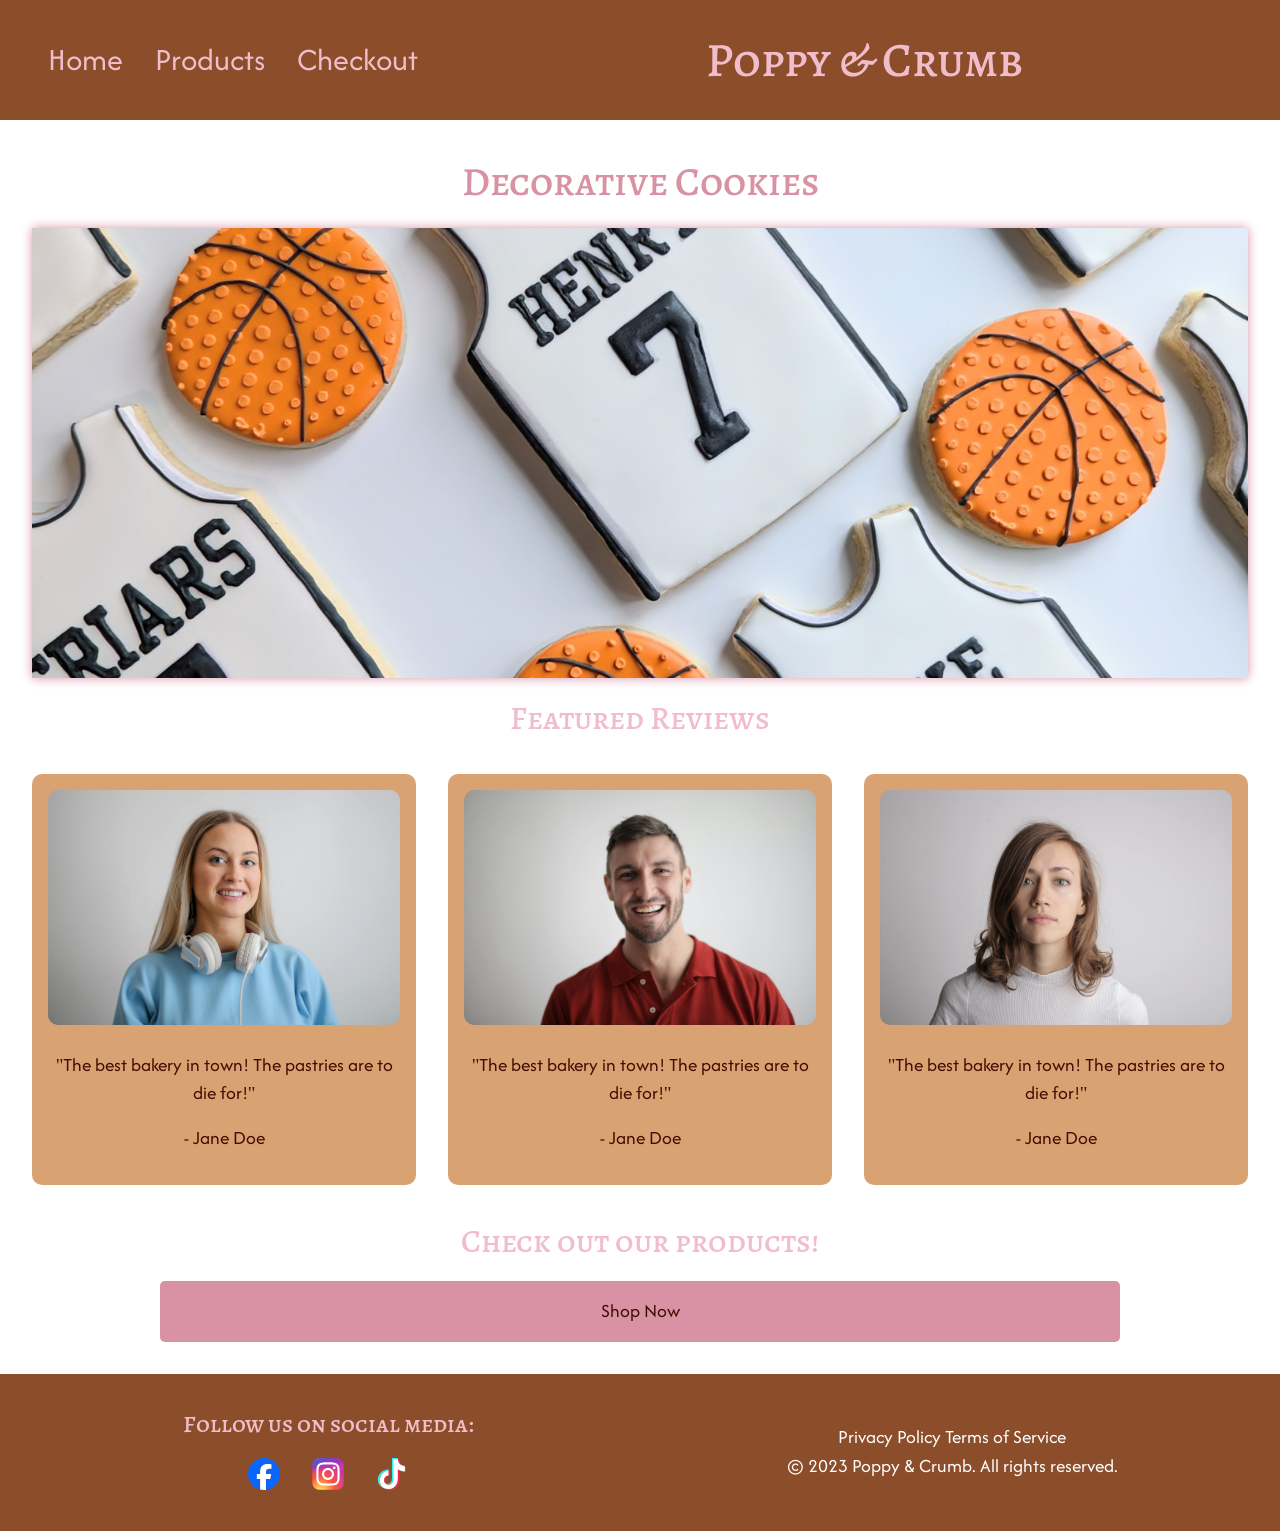
==== commit 191df89a: "Cleaning up alt" ====
--- a/Index.html
+++ b/Index.html
@@ -40,9 +40,9 @@
       <h2>Decorative Cookies</h2>
       <div class="slider-wrapper">
         <div class="slider">
-          <img id="slider-1" src="/images/Basketball.JPG" alt="">
-          <img id="slider-2" src="/images/Birthday.JPG" alt="">
-          <img id="slider-3" src="/images/Bridal.JPG" alt="">
+          <img id="slider-1" src="/images/Basketball.JPG" alt="Tray of basketball themed cookies." />
+          <img id="slider-2" src="/images/Birthday.JPG" alt="Tray of birthday cookies for a 5th birthday.">
+          <img id="slider-3" src="/images/Bridal.JPG" alt="Tray of bridal shower cookies." />
         </div>
         <div class="slider-nav">
           <a href="#slider-1"></a>
--- a/styles.css
+++ b/styles.css
@@ -208,7 +208,7 @@
     font-size: 1.5rem;
     line-height: 1.5;
     margin: 0 auto;
-    max-width: 1200px;
+    max-width: 100vw;
 }
 
 main {
@@ -428,7 +428,7 @@
     margin-bottom: 1rem;
 }
 
-
+/*Product List  */
 .product-link a {
     text-decoration: none;
     text-align: center;
@@ -443,7 +443,6 @@
     transition: 0.3s ease;
 }
 
-/*Product List  */
 .product-list {
     display: grid;
     grid-template-columns: repeat(auto-fit, minmax(300px, 1fr));
@@ -452,7 +451,9 @@
 }
 
 .product-list .product-card {
-    background-color: var(--light-brown);
+    background-color: var(--white);
+    border:solid .5rem var(--light-brown);
+    border-style: solid;
     border-radius: 10px;
     padding: 1rem;
     margin-bottom: 2rem;
@@ -468,7 +469,7 @@
 
 .product-list .product-card:hover {
     transform: scale(1.05);
-    box-shadow: 0 0 10px var(--dark-pink);
+    box-shadow: 0 0 10px var(--dark-brown);
 }
 
 .product-list .product-card img {
@@ -479,11 +480,13 @@
 }
 
 .product-list .product-card h3 {
+    color: var(--dark-pink);
     font-size: 1.5rem;
     margin-bottom: 1rem;
 }
 
 .product-list .product-card p {
+    color: var(--dark-brown);
     font-size: 1.2rem;
     margin-bottom: 1rem;
 }
@@ -557,7 +560,136 @@
 }
 
 
-/* Cart */
+/* Product Summary */
+.product-summary {
+    background-color: var(--light-brown);
+    color: var(--white);
+    border: solid 0.5rem var(--dark-pink);
+
+    display: grid;
+    align-items: center;
+    justify-content: center;
+    margin: 2rem 0;
+    padding: 2rem;
+    border-radius: 10px;
+    box-shadow: 0 0 10px var(--dark-pink);
+}
+.product-summary h2,h3,h4{
+    color: var(--light-pink);
+    margin: 1rem 0;
+    font-size: 2rem;
+    text-align: center;
+}
+.product-summary img {
+    width: 100%;
+    height: 20vh;
+    object-fit: cover;
+    border-radius: 10px;
+    margin-bottom: 1rem;
+    box-shadow: 0 0 10px var(--dark-pink);
+} 
+
+#product-price{
+    text-align: center;
+    font-weight: bold;
+}
+
+/* Request Form */
+.request-form {
+    background-color: var(--light-brown);
+    color: var(--white);
+    border: solid 0.5rem var(--dark-pink);
+    display: grid;
+    align-items: center;
+    justify-content: center;
+    margin: 2rem 0;
+    padding: 2rem;
+    border-radius: 10px;
+    box-shadow: 0 0 10px var(--dark-pink);
+}
+.request-form h2 {
+    color: var(--light-pink);
+    margin: 1rem 0;
+    font-size: 2rem;
+    text-align: center;
+}
+.request-form form {
+    display: grid;
+    width: 80vw;
+    grid-template-columns: 1fr;
+    grid-gap: 1rem;
+    margin: 2rem 0;
+}
+.request-form form input, 
+.request-form form textarea {
+    background-color: var(--white);
+    color: var(--dark-brown);
+    border: solid 0.3rem var(--dark-pink);
+    border-radius: 10px;
+    padding: 1rem;
+    font-size: 1.2rem;
+    transition: 0.3s ease;
+}
+.request-form form input:focus,
+.request-form form textarea:focus {
+    outline: none;
+    box-shadow: 0 0 10px var(--dark-pink);
+    transition: 0.3s ease;
+}
+
+.form-group {
+    display: grid;
+    grid-template-columns: 1fr;
+    gap: 1rem;
+    padding: 1rem;
+    margin-bottom: 1rem;
+}
+
+.request-form button{
+    background-color: var(--dark-pink);
+    color: var(--white);
+    border: none;
+    padding: 1rem 2rem;
+    border-radius: 5px;
+    font-size: 1.2rem;
+    cursor: pointer;
+    transition: 0.3s ease;
+}
+.request-form button:hover {
+    background-color: var(--light-pink);
+    color: var(--dark-brown);
+    transform: scale(1.05);
+    box-shadow: 0 0 10px var(--dark-pink);
+}
+.request-form button:active {
+    transform: scale(0.95);
+    box-shadow: 0 0 5px var(--dark-pink);
+}
+.request-form button:focus {
+    outline: none;
+    box-shadow: 0 0 10px var(--dark-pink);
+}
+.request-form button:disabled {
+    background-color: var(--dark-brown);
+    color: var(--white);
+    cursor: not-allowed;
+    box-shadow: none;
+}
+.request-form button:disabled:hover {
+    background-color: var(--dark-brown);
+    color: var(--white);
+    transform: none;
+    box-shadow: none;
+}
+.request-form button:disabled:active {
+    transform: none;
+    box-shadow: none;
+}
+.request-form button:disabled:focus {
+    outline: none;
+    box-shadow: none;
+}
+
 
 
 /* Footer */
@@ -658,7 +790,8 @@
     .product-list {
         grid-template-columns: repeat(auto-fit, minmax(200px, 1fr));
     }
-    .featured-reviews h3{
+
+    .featured-reviews h3 {
         grid-row: 1;
         grid-column: 1 / -1;
     }
@@ -681,12 +814,14 @@
         grid-auto-flow: dense;
         gap: 2rem;
     }
+
     #product-list li {
         display: grid;
         align-items: start;
         width: 100%;
         height: 100%;
     }
+
     #product-list li img {
         max-height: 400px;
         overflow-x: hidden;
@@ -699,14 +834,123 @@
         align-self: end;
     }
 
-    footer{
-        font-size: ;
-    }
-
+    /* Product Summary */
+    #product-summary {
+        display: grid;
+        grid-template-columns: repeat(2, 1fr);
+        column-gap: 2rem;
+        align-items: center;
+        justify-content: center;
+    }
+    #product-summary img {
+        width: 100%;
+        height: 40vh;
+        object-fit: cover;
+        border-radius: 10px;
+        margin-bottom: 1rem;
+    }
+    .order-summary {
+        text-align: center;
+    }
+    
+    /* Form */
+
+
+    /* Footer */
     .footer-content {
         display: grid;
         grid-template-columns: repeat(2, 1fr);
         align-items: center;
     }
 
+}
+
+    
+@media screen and (min-width: 1280px) {
+    body {
+        font-size: 1.5rem;
+    }
+
+    h1{
+        font-size: 3rem;
+    }
+    h2{
+        font-size: 2.5rem;
+    }
+    h3{
+        font-size: 2rem;
+    }
+    h4{
+        font-size: 1.5rem;
+    }
+    h5{
+        font-size: 1.2rem;
+    }
+    header {
+        background-color: var(--light-brown);
+        display: grid;
+        grid-template-columns: auto 60vw;
+        width: 100vw;
+        justify-content: space-between;
+        align-items: center;
+        padding: 0 2rem;
+    }
+    header ul{
+        font-size: 2rem;
+        display: flex;
+        width: 100%;   
+        margin: auto;
+        padding: 1rem 0;
+    }
+
+    header li {
+        display: inline-block;
+        list-style-type: none;
+        flex-wrap: nowrap;
+        margin: 0 1rem;
+        list-style: none;
+    }
+    .ham-menu {
+        display: none;
+    }
+    .off-screen-menu {
+        display: flex;
+        position: relative;
+        height: auto;
+        width: auto;
+        left: 0;   
+    }
+
+    /* Product Link resize */
+
+    .product-link a {
+        width: 75vw;
+    }
+
+    /* Product Summary */
+    #product-summary {
+        display: grid;
+        grid-template-columns: repeat(2, 1fr);
+        column-gap: 2rem;
+        align-items: center;
+        justify-content: center;
+    }
+    
+    .order-summary {
+        text-align: center;
+    }
+
+    /* form */
+    .request-form-container{
+        display: grid;
+        margin: auto;
+        align-items: center ;
+        width: 60vw;
+    }
+    .request-form form {
+        display: grid;
+        width: 50vw;
+        grid-gap: 1rem;
+        margin: 2rem 0;
+    }   
 }
